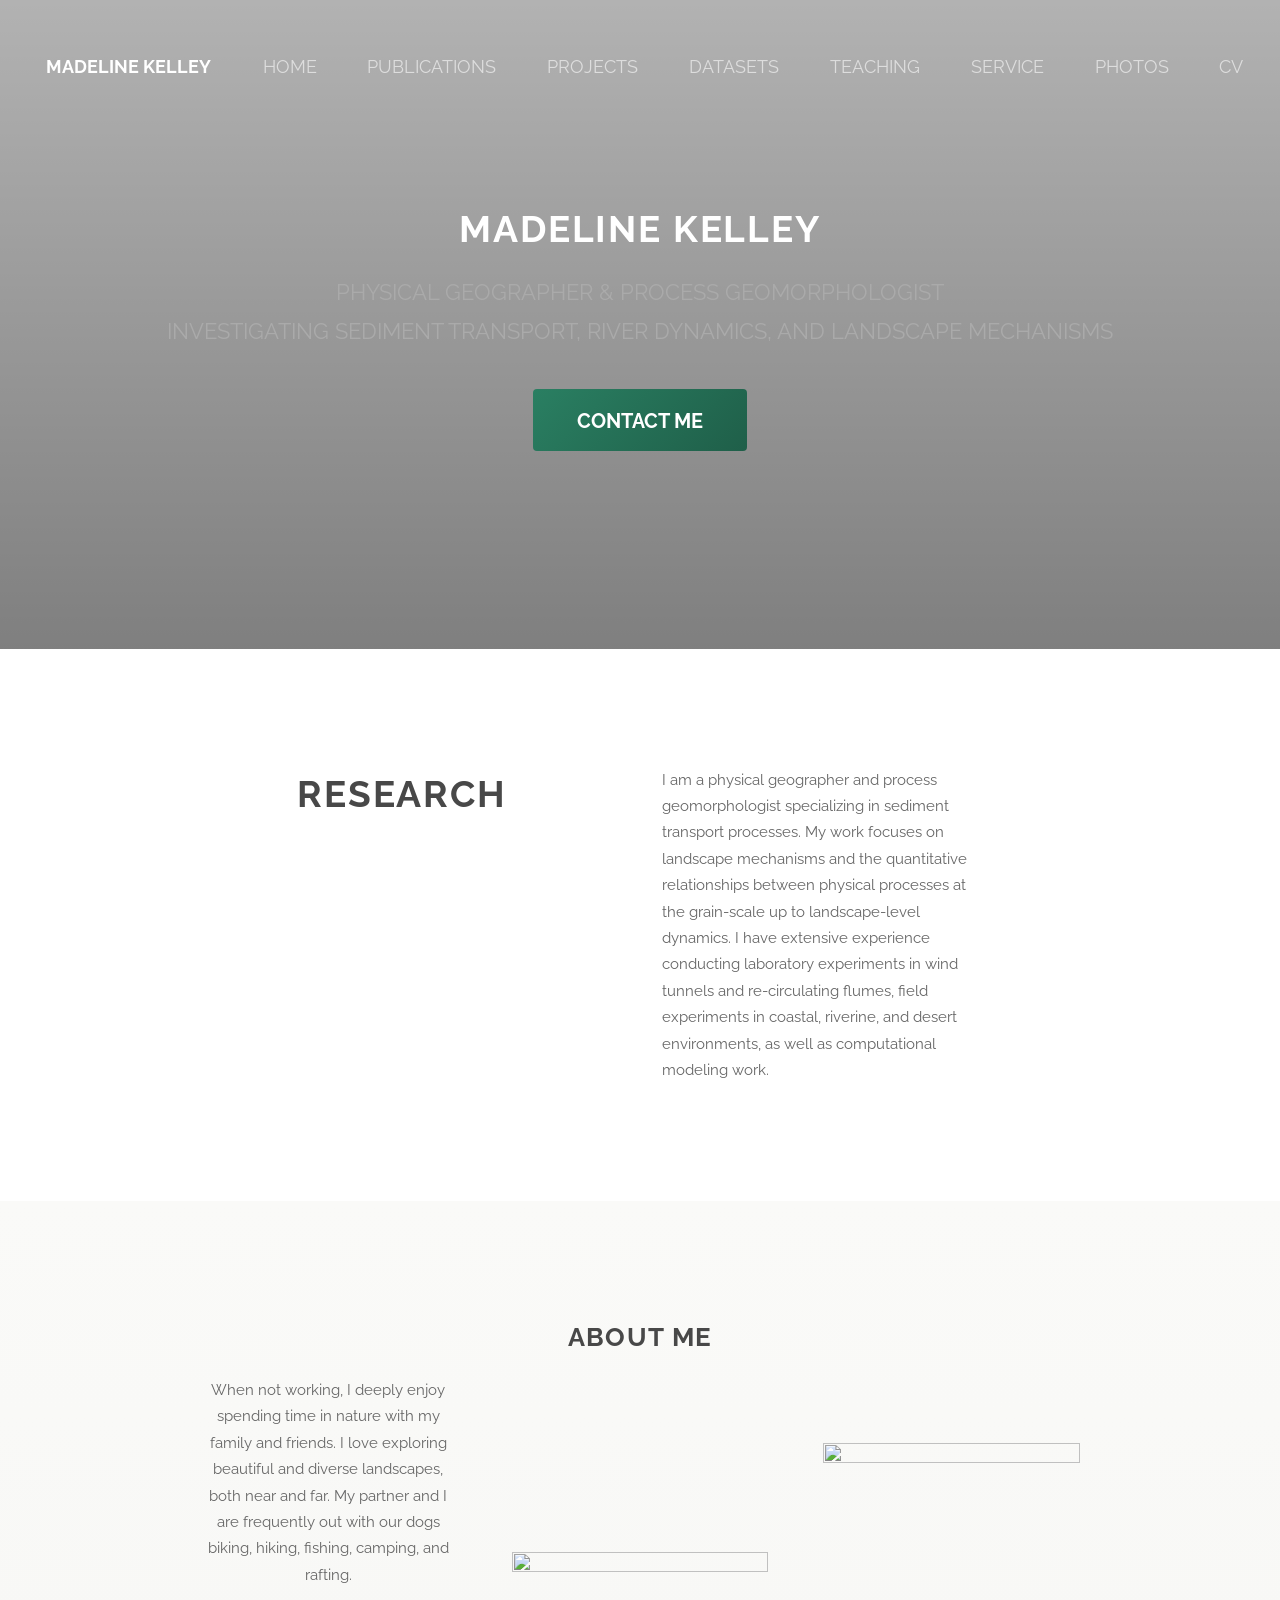
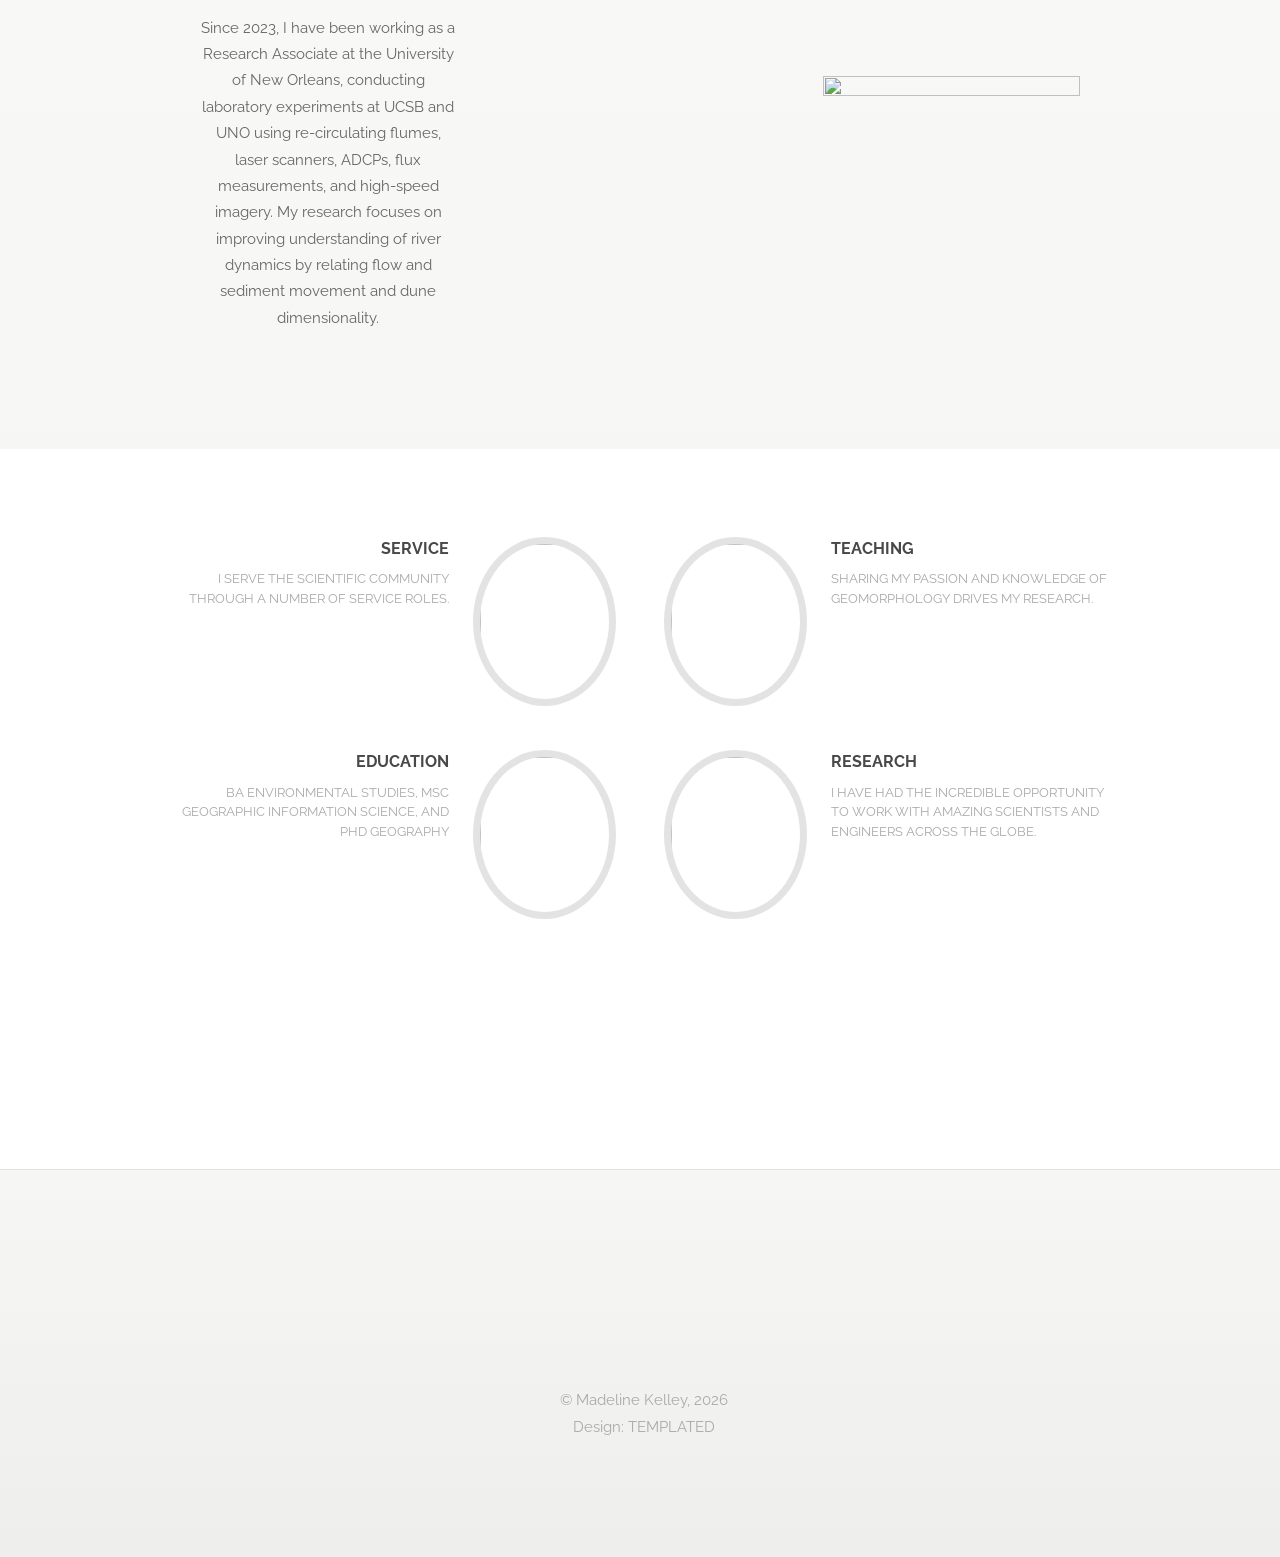
==== index.html @ 59e90a15 "Updated index.html" ====
<!DOCTYPE HTML>
<!--
	Spatial by TEMPLATED
	templated.co @templatedco
	Released for free under the Creative Commons Attribution 3.0 license (templated.co/license)
-->
<html>

<head>
	<title>Madeline Kelley</title>
	<meta charset="utf-8">
	<meta name="robots" content="index, follow, max-image-preview:large, max-snippet:-1, max-video-preview:-1">
	<meta name="viewport" content="width=device-width, initial-scale=1">
	<link rel="stylesheet" href="assets/css/main.css">
	<link rel="stylesheet" href="assets/css/enhancements.css">
</head>

<body class="landing">

	<!-- Header -->
	<header id="header" class="alt">
		<h1><strong><a href="index.html">Madeline Kelley</a></strong></h1>
		<nav id="nav">
			<ul>
				<li><a href="index.html">Home</a></li>
				<li><a href="publications.html">Publications</a></li>
				<li><a href="Projects.html">Projects</a></li>
				<li><a href="datasets.html">Datasets</a></li>
				<li><a href="teaching.html">Teaching</a></li>
				<li><a href="Service.html">Service</a></li>
				<li><a href="Photos.html">Photos</a></li>
				<li><a href="KelleyCV_2024.pdf" target="_blank">CV</a></li>
			</ul>
		</nav>
	</header><a href="#menu" class="navPanelToggle"><span class="fa fa-bars"></span></a>

	<!-- Banner -->
	<section id="banner">
		<h2>Madeline Kelley</h2>
		<p>PHYSICAL GEOGRAPHER & PROCESS GEOMORPHOLOGIST<br>INVESTIGATING SEDIMENT TRANSPORT, RIVER DYNAMICS, AND LANDSCAPE MECHANISMS
		</p>
		<ul class="actions">
			<li><a href="mailto:kelleysandyscience@gmail.com" class="button special big"> Contact Me </a></li>
		</ul>
	</section><!-- One -->
	<section id="one" class="wrapper style1">
		<div class="container 75%">
			<div class="row 200%">
				<div class="6u 12u$(medium)">
					<header class="major">
						<h2>Research</h2>
					</header>
				</div>
				<div class="6u$ 12u$(medium)">
					<p>I am a physical geographer and process geomorphologist specializing in sediment transport processes. My work focuses on landscape mechanisms and the quantitative relationships between physical processes at the grain-scale up to landscape-level dynamics. I have extensive experience conducting laboratory experiments in wind tunnels and re-circulating flumes, field experiments in coastal, riverine, and desert environments, as well as computational modeling work.</p>
				</div>
			</div>
		</div>
	</section><!-- Two -->
	<section id="two" class="wrapper style2 special">
		<div class="container">
			<header>
				<h2>About Me</h2>
			</header>
			<div class="row 150%">
				<div>
					<p>When not working, I deeply enjoy spending time in nature with my family and friends. I love exploring beautiful and diverse landscapes, both near and far. My partner and I are frequently out with our dogs biking, hiking, fishing, camping, and rafting.
						<br><br>
						Since 2023, I have been working as a Research Associate at the University of New Orleans, conducting laboratory experiments at UCSB and UNO using re-circulating flumes, laser scanners, ADCPs, flux measurements, and high-speed imagery. My research focuses on improving understanding of river dynamics by relating flow and sediment movement and dune dimensionality.
					</p>
				</div>
				<div class="6u 12u$(xsmall)">
					<div class="image fit captioned">
						<img src="images/riverfun.jpg" alt="" width="575" height="390">
					</div>
				</div>
				<div class="6u$ 12u$(xsmall)">
					<div class="image fit captioned">
						<img src="images/dogs.jpg" alt="" width="573" height="390">
					</div>
				<div>
					<div class="image fit captioned">
						<img src="images/8d80be50-3c88-4d88-a42b-e66621a3690b.JPG" alt="" width="800" height="500">
					</div>
				</div>
			</div>
		</div>
	</section><!-- Three -->
	<section id="three" class="wrapper style1">
		<div class="container">
			<div class="feature-grid">
				<div class="feature">
					<div class="image rounded"><img src="images/service-bubble.jpg" alt="" width="169" height="169">
					</div>
					<div class="content">
						<header>
							<h4>Service</h4>
							<p>I serve the scientific community through a number of service roles.</p>
						</header>
					</div>
				</div>
				<div class="feature">
					<div class="image rounded"><img src="images/teaching.jpg" alt="" width="169" height="169"></div>
					<div class="content">
						<header>
							<h4>Teaching</h4>
							<p>Sharing my passion and knowledge of geomorphology drives my research.</p>
						</header>
					</div>
				</div>
				<div class="feature">
					<div class="image rounded"><img src="images/education-bubble.jpg" alt="" width="169" height="169">
					</div>
					<div class="content">
						<header>
							<h4>Education</h4>
							<p>BA Environmental Studies, MSc Geographic Information Science, and PhD Geography</p>
						</header>
					</div>
				</div>
				<div class="feature">
					<div class="image rounded"><img src="images/research.jpg" alt="" width="169" height="169"></div>
					<div class="content">
						<header>
							<h4>Research</h4>
							<p>I have had the incredible opportunity to work with amazing scientists and engineers
								across the globe.</p>
						</header>
					</div>
				</div>
			</div>
		</div>
	</section><!-- Four -->
	<section id="four" class="wrapper style3 special">
		<div class="container">
		</div>
	</section><!-- Footer -->
	<footer id="footer">
		<div class="container">
			<ul class="icons">
				<li><a href="https://scholar.google.com/citations?user=Pg5WG44AAAAJ&hl=en" class="icon fa-google"></a></li>
				<li><a href="https://github.com/maddykelley" class="icon fa-github"></a></li>
			</ul>
			<ul class="copyright">
				<li>&copy; Madeline Kelley, 2026</li>
				<li>Design: <a href="http://templated.co">TEMPLATED</a></li>
			</ul>
		</div>
	</footer>

	<!-- Scripts -->
	<script src="assets/js/jquery.min.js"></script>
	<script src="assets/js/skel.min.js"></script>
	<script src="assets/js/util.js"></script>
	<script src="assets/js/main.js"></script>
	<script src="assets/js/enhancements.js"></script>
</body>

</html>
---- assets/css/main.css ----
@import url(font-awesome.min.css);
@import url(https://fonts.googleapis.com/css?family=Raleway:400,700);

/*
	Spatial by TEMPLATED
	templated.co @templatedco
	Released for free under the Creative Commons Attribution 3.0 license (templated.co/license)
*/

/* Reset */

	html, body, div, span, applet, object, iframe, h1, h2, h3, h4, h5, h6, p, blockquote, pre, a, abbr, acronym, address, big, cite, code, del, dfn, em, img, ins, kbd, q, s, samp, small, strike, strong, sub, sup, tt, var, b, u, i, center, dl, dt, dd, ol, ul, li, fieldset, form, label, legend, table, caption, tbody, tfoot, thead, tr, th, td, article, aside, canvas, details, embed, figure, figcaption, footer, header, hgroup, menu, nav, output, ruby, section, summary, time, mark, audio, video {
		margin: 0;
		padding: 0;
		border: 0;
		font-size: 100%;
		font: inherit;
		vertical-align: baseline;
	}
.image.fit img {
	width: 100%;
	height: auto;
}
	article, aside, details, figcaption, figure, footer, header, hgroup, menu, nav, section {
		display: block;
	}

	body {
		line-height: 1;
	}

	ol, ul {
		list-style: none;
	}

	blockquote, q {
		quotes: none;
	}

	blockquote:before, blockquote:after, q:before, q:after {
		content: '';
		content: none;
	}

	table {
		border-collapse: collapse;
		border-spacing: 0;
	}

	body {
		-webkit-text-size-adjust: none;
	}

/* Box Model */

	*, *:before, *:after {
		-moz-box-sizing: border-box;
		-webkit-box-sizing: border-box;
		box-sizing: border-box;
	}

/* Containers */

	.container {
		margin-left: auto;
		margin-right: auto;
	}

	.container.\31 25\25 {
		width: 100%;
		max-width: 100em;
		min-width: 80em;
	}

	.container.\37 5\25 {
		width: 60em;
	}

	.container.\35 0\25 {
		width: 40em;
	}

	.container.\32 5\25 {
		width: 20em;
	}

	.container {
		width: 80em;
	}

	@media screen and (max-width: 1680px) {

		.container.\31 25\25 {
			width: 100%;
			max-width: 100em;
			min-width: 80em;
		}

		.container.\37 5\25 {
			width: 60em;
		}

		.container.\35 0\25 {
			width: 40em;
		}

		.container.\32 5\25 {
			width: 20em;
		}

		.container {
			width: 80em;
		}

	}

	@media screen and (max-width: 1280px) {

		.container.\31 25\25 {
			width: 100%;
			max-width: 81.25em;
			min-width: 65em;
		}

		.container.\37 5\25 {
			width: 48.75em;
		}

		.container.\35 0\25 {
			width: 32.5em;
		}

		.container.\32 5\25 {
			width: 16.25em;
		}

		.container {
			width: 65em;
		}

	}

	@media screen and (max-width: 980px) {

		.container.\31 25\25 {
			width: 100%;
			max-width: 112.5%;
			min-width: 90%;
		}

		.container.\37 5\25 {
			width: 67.5%;
		}

		.container.\35 0\25 {
			width: 45%;
		}

		.container.\32 5\25 {
			width: 22.5%;
		}

		.container {
			width: 90%;
		}

	}

	@media screen and (max-width: 736px) {

		.container.\31 25\25 {
			width: 100%;
			max-width: 112.5%;
			min-width: 90%;
		}

		.container.\37 5\25 {
			width: 67.5%;
		}

		.container.\35 0\25 {
			width: 45%;
		}

		.container.\32 5\25 {
			width: 22.5%;
		}

		.container {
			width: 90% !important;
		}

	}

	@media screen and (max-width: 480px) {

		.container.\31 25\25 {
			width: 100%;
			max-width: 112.5%;
			min-width: 90%;
		}

		.container.\37 5\25 {
			width: 67.5%;
		}

		.container.\35 0\25 {
			width: 45%;
		}

		.container.\32 5\25 {
			width: 22.5%;
		}

		.container {
			width: 90% !important;
		}

	}

/* Grid */

	.row {
		border-bottom: solid 1px transparent;
		-moz-box-sizing: border-box;
		-webkit-box-sizing: border-box;
		box-sizing: border-box;
	}

	.row > * {
		float: left;
		-moz-box-sizing: border-box;
		-webkit-box-sizing: border-box;
		box-sizing: border-box;
	}

	.row:after, .row:before {
		content: '';
		display: block;
		clear: both;
		height: 0;
	}

	.row.uniform > * > :first-child {
		margin-top: 0;
	}

	.row.uniform > * > :last-child {
		margin-bottom: 0;
	}

	.row.\30 \25 > * {
		padding: 0 0 0 0em;
	}

	.row.\30 \25 {
		margin: 0 0 -1px 0em;
	}

	.row.uniform.\30 \25 > * {
		padding: 0em 0 0 0em;
	}

	.row.uniform.\30 \25 {
		margin: 0em 0 -1px 0em;
	}

	.row > * {
		padding: 0 0 0 2em;
	}

	.row {
		margin: 0 0 -1px -2em;
	}

	.row.uniform > * {
		padding: 2em 0 0 2em;
	}

	.row.uniform {
		margin: -2em 0 -1px -2em;
	}

	.row.\32 00\25 > * {
		padding: 0 0 0 4em;
	}

	.row.\32 00\25 {
		margin: 0 0 -1px -4em;
	}

	.row.uniform.\32 00\25 > * {
		padding: 4em 0 0 4em;
	}

	.row.uniform.\32 00\25 {
		margin: -4em 0 -1px -4em;
	}

	.row.\31 50\25 > * {
		padding: 0 0 0 3em;
	}

	.row.\31 50\25 {
		margin: 0 0 -1px -3em;
	}

	.row.uniform.\31 50\25 > * {
		padding: 3em 0 0 3em;
	}

	.row.uniform.\31 50\25 {
		margin: -3em 0 -1px -3em;
	}

	.row.\35 0\25 > * {
		padding: 0 0 0 1em;
	}

	.row.\35 0\25 {
		margin: 0 0 -1px -1em;
	}

	.row.uniform.\35 0\25 > * {
		padding: 1em 0 0 1em;
	}

	.row.uniform.\35 0\25 {
		margin: -1em 0 -1px -1em;
	}

	.row.\32 5\25 > * {
		padding: 0 0 0 0.5em;
	}

	.row.\32 5\25 {
		margin: 0 0 -1px -0.5em;
	}

	.row.uniform.\32 5\25 > * {
		padding: 0.5em 0 0 0.5em;
	}

	.row.uniform.\32 5\25 {
		margin: -0.5em 0 -1px -0.5em;
	}

	.\31 2u, .\31 2u\24 {
		width: 100%;
		clear: none;
		margin-left: 0;
	}

	.\31 1u, .\31 1u\24 {
		width: 91.6666666667%;
		clear: none;
		margin-left: 0;
	}

	.\31 0u, .\31 0u\24 {
		width: 83.3333333333%;
		clear: none;
		margin-left: 0;
	}

	.\39 u, .\39 u\24 {
		width: 75%;
		clear: none;
		margin-left: 0;
	}

	.\38 u, .\38 u\24 {
		width: 66.6666666667%;
		clear: none;
		margin-left: 0;
	}

	.\37 u, .\37 u\24 {
		width: 58.3333333333%;
		clear: none;
		margin-left: 0;
	}

	.\36 u, .\36 u\24 {
		width: 50%;
		clear: none;
		margin-left: 0;
	}

	.\35 u, .\35 u\24 {
		width: 41.6666666667%;
		clear: none;
		margin-left: 0;
	}

	.\34 u, .\34 u\24 {
		width: 33.3333333333%;
		clear: none;
		margin-left: 0;
	}

	.\33 u, .\33 u\24 {
		width: 25%;
		clear: none;
		margin-left: 0;
	}

	.\32 u, .\32 u\24 {
		width: 16.6666666667%;
		clear: none;
		margin-left: 0;
	}

	.\31 u, .\31 u\24 {
		width: 8.3333333333%;
		clear: none;
		margin-left: 0;
	}

	.\31 2u\24 + *,
	.\31 1u\24 + *,
	.\31 0u\24 + *,
	.\39 u\24 + *,
	.\38 u\24 + *,
	.\37 u\24 + *,
	.\36 u\24 + *,
	.\35 u\24 + *,
	.\34 u\24 + *,
	.\33 u\24 + *,
	.\32 u\24 + *,
	.\31 u\24 + * {
		clear: left;
	}

	.\-11u {
		margin-left: 91.66667%;
	}

	.\-10u {
		margin-left: 83.33333%;
	}

	.\-9u {
		margin-left: 75%;
	}

	.\-8u {
		margin-left: 66.66667%;
	}

	.\-7u {
		margin-left: 58.33333%;
	}

	.\-6u {
		margin-left: 50%;
	}

	.\-5u {
		margin-left: 41.66667%;
	}

	.\-4u {
		margin-left: 33.33333%;
	}

	.\-3u {
		margin-left: 25%;
	}

	.\-2u {
		margin-left: 16.66667%;
	}

	.\-1u {
		margin-left: 8.33333%;
	}

	@media screen and (max-width: 1680px) {

		.row > * {
			padding: 0 0 0 2em;
		}

		.row {
			margin: 0 0 -1px -2em;
		}

		.row.uniform > * {
			padding: 2em 0 0 2em;
		}

		.row.uniform {
			margin: -2em 0 -1px -2em;
		}

		.row.\32 00\25 > * {
			padding: 0 0 0 4em;
		}

		.row.\32 00\25 {
			margin: 0 0 -1px -4em;
		}

		.row.uniform.\32 00\25 > * {
			padding: 4em 0 0 4em;
		}

		.row.uniform.\32 00\25 {
			margin: -4em 0 -1px -4em;
		}

		.row.\31 50\25 > * {
			padding: 0 0 0 3em;
		}

		.row.\31 50\25 {
			margin: 0 0 -1px -3em;
		}

		.row.uniform.\31 50\25 > * {
			padding: 3em 0 0 3em;
		}

		.row.uniform.\31 50\25 {
			margin: -3em 0 -1px -3em;
		}

		.row.\35 0\25 > * {
			padding: 0 0 0 1em;
		}

		.row.\35 0\25 {
			margin: 0 0 -1px -1em;
		}

		.row.uniform.\35 0\25 > * {
			padding: 1em 0 0 1em;
		}

		.row.uniform.\35 0\25 {
			margin: -1em 0 -1px -1em;
		}

		.row.\32 5\25 > * {
			padding: 0 0 0 0.5em;
		}

		.row.\32 5\25 {
			margin: 0 0 -1px -0.5em;
		}

		.row.uniform.\32 5\25 > * {
			padding: 0.5em 0 0 0.5em;
		}

		.row.uniform.\32 5\25 {
			margin: -0.5em 0 -1px -0.5em;
		}

		.\31 2u\28xlarge\29, .\31 2u\24\28xlarge\29 {
			width: 100%;
			clear: none;
			margin-left: 0;
		}

		.\31 1u\28xlarge\29, .\31 1u\24\28xlarge\29 {
			width: 91.6666666667%;
			clear: none;
			margin-left: 0;
		}

		.\31 0u\28xlarge\29, .\31 0u\24\28xlarge\29 {
			width: 83.3333333333%;
			clear: none;
			margin-left: 0;
		}

		.\39 u\28xlarge\29, .\39 u\24\28xlarge\29 {
			width: 75%;
			clear: none;
			margin-left: 0;
		}

		.\38 u\28xlarge\29, .\38 u\24\28xlarge\29 {
			width: 66.6666666667%;
			clear: none;
			margin-left: 0;
		}

		.\37 u\28xlarge\29, .\37 u\24\28xlarge\29 {
			width: 58.3333333333%;
			clear: none;
			margin-left: 0;
		}

		.\36 u\28xlarge\29, .\36 u\24\28xlarge\29 {
			width: 50%;
			clear: none;
			margin-left: 0;
		}

		.\35 u\28xlarge\29, .\35 u\24\28xlarge\29 {
			width: 41.6666666667%;
			clear: none;
			margin-left: 0;
		}

		.\34 u\28xlarge\29, .\34 u\24\28xlarge\29 {
			width: 33.3333333333%;
			clear: none;
			margin-left: 0;
		}

		.\33 u\28xlarge\29, .\33 u\24\28xlarge\29 {
			width: 25%;
			clear: none;
			margin-left: 0;
		}

		.\32 u\28xlarge\29, .\32 u\24\28xlarge\29 {
			width: 16.6666666667%;
			clear: none;
			margin-left: 0;
		}

		.\31 u\28xlarge\29, .\31 u\24\28xlarge\29 {
			width: 8.3333333333%;
			clear: none;
			margin-left: 0;
		}

		.\31 2u\24\28xlarge\29 + *,
		.\31 1u\24\28xlarge\29 + *,
		.\31 0u\24\28xlarge\29 + *,
		.\39 u\24\28xlarge\29 + *,
		.\38 u\24\28xlarge\29 + *,
		.\37 u\24\28xlarge\29 + *,
		.\36 u\24\28xlarge\29 + *,
		.\35 u\24\28xlarge\29 + *,
		.\34 u\24\28xlarge\29 + *,
		.\33 u\24\28xlarge\29 + *,
		.\32 u\24\28xlarge\29 + *,
		.\31 u\24\28xlarge\29 + * {
			clear: left;
		}

		.\-11u\28xlarge\29 {
			margin-left: 91.66667%;
		}

		.\-10u\28xlarge\29 {
			margin-left: 83.33333%;
		}

		.\-9u\28xlarge\29 {
			margin-left: 75%;
		}

		.\-8u\28xlarge\29 {
			margin-left: 66.66667%;
		}

		.\-7u\28xlarge\29 {
			margin-left: 58.33333%;
		}

		.\-6u\28xlarge\29 {
			margin-left: 50%;
		}

		.\-5u\28xlarge\29 {
			margin-left: 41.66667%;
		}

		.\-4u\28xlarge\29 {
			margin-left: 33.33333%;
		}

		.\-3u\28xlarge\29 {
			margin-left: 25%;
		}

		.\-2u\28xlarge\29 {
			margin-left: 16.66667%;
		}

		.\-1u\28xlarge\29 {
			margin-left: 8.33333%;
		}

	}

	@media screen and (max-width: 1280px) {

		.row > * {
			padding: 0 0 0 1.5em;
		}

		.row {
			margin: 0 0 -1px -1.5em;
		}

		.row.uniform > * {
			padding: 1.5em 0 0 1.5em;
		}

		.row.uniform {
			margin: -1.5em 0 -1px -1.5em;
		}

		.row.\32 00\25 > * {
			padding: 0 0 0 3em;
		}

		.row.\32 00\25 {
			margin: 0 0 -1px -3em;
		}

		.row.uniform.\32 00\25 > * {
			padding: 3em 0 0 3em;
		}

		.row.uniform.\32 00\25 {
			margin: -3em 0 -1px -3em;
		}

		.row.\31 50\25 > * {
			padding: 0 0 0 2.25em;
		}

		.row.\31 50\25 {
			margin: 0 0 -1px -2.25em;
		}

		.row.uniform.\31 50\25 > * {
			padding: 2.25em 0 0 2.25em;
		}

		.row.uniform.\31 50\25 {
			margin: -2.25em 0 -1px -2.25em;
		}

		.row.\35 0\25 > * {
			padding: 0 0 0 0.75em;
		}

		.row.\35 0\25 {
			margin: 0 0 -1px -0.75em;
		}

		.row.uniform.\35 0\25 > * {
			padding: 0.75em 0 0 0.75em;
		}

		.row.uniform.\35 0\25 {
			margin: -0.75em 0 -1px -0.75em;
		}

		.row.\32 5\25 > * {
			padding: 0 0 0 0.375em;
		}

		.row.\32 5\25 {
			margin: 0 0 -1px -0.375em;
		}

		.row.uniform.\32 5\25 > * {
			padding: 0.375em 0 0 0.375em;
		}

		.row.uniform.\32 5\25 {
			margin: -0.375em 0 -1px -0.375em;
		}

		.\31 2u\28large\29, .\31 2u\24\28large\29 {
			width: 100%;
			clear: none;
			margin-left: 0;
		}

		.\31 1u\28large\29, .\31 1u\24\28large\29 {
			width: 91.6666666667%;
			clear: none;
			margin-left: 0;
		}

		.\31 0u\28large\29, .\31 0u\24\28large\29 {
			width: 83.3333333333%;
			clear: none;
			margin-left: 0;
		}

		.\39 u\28large\29, .\39 u\24\28large\29 {
			width: 75%;
			clear: none;
			margin-left: 0;
		}

		.\38 u\28large\29, .\38 u\24\28large\29 {
			width: 66.6666666667%;
			clear: none;
			margin-left: 0;
		}

		.\37 u\28large\29, .\37 u\24\28large\29 {
			width: 58.3333333333%;
			clear: none;
			margin-left: 0;
		}

		.\36 u\28large\29, .\36 u\24\28large\29 {
			width: 50%;
			clear: none;
			margin-left: 0;
		}

		.\35 u\28large\29, .\35 u\24\28large\29 {
			width: 41.6666666667%;
			clear: none;
			margin-left: 0;
		}

		.\34 u\28large\29, .\34 u\24\28large\29 {
			width: 33.3333333333%;
			clear: none;
			margin-left: 0;
		}

		.\33 u\28large\29, .\33 u\24\28large\29 {
			width: 25%;
			clear: none;
			margin-left: 0;
		}

		.\32 u\28large\29, .\32 u\24\28large\29 {
			width: 16.6666666667%;
			clear: none;
			margin-left: 0;
		}

		.\31 u\28large\29, .\31 u\24\28large\29 {
			width: 8.3333333333%;
			clear: none;
			margin-left: 0;
		}

		.\31 2u\24\28large\29 + *,
		.\31 1u\24\28large\29 + *,
		.\31 0u\24\28large\29 + *,
		.\39 u\24\28large\29 + *,
		.\38 u\24\28large\29 + *,
		.\37 u\24\28large\29 + *,
		.\36 u\24\28large\29 + *,
		.\35 u\24\28large\29 + *,
		.\34 u\24\28large\29 + *,
		.\33 u\24\28large\29 + *,
		.\32 u\24\28large\29 + *,
		.\31 u\24\28large\29 + * {
			clear: left;
		}

		.\-11u\28large\29 {
			margin-left: 91.66667%;
		}

		.\-10u\28large\29 {
			margin-left: 83.33333%;
		}

		.\-9u\28large\29 {
			margin-left: 75%;
		}

		.\-8u\28large\29 {
			margin-left: 66.66667%;
		}

		.\-7u\28large\29 {
			margin-left: 58.33333%;
		}

		.\-6u\28large\29 {
			margin-left: 50%;
		}

		.\-5u\28large\29 {
			margin-left: 41.66667%;
		}

		.\-4u\28large\29 {
			margin-left: 33.33333%;
		}

		.\-3u\28large\29 {
			margin-left: 25%;
		}

		.\-2u\28large\29 {
			margin-left: 16.66667%;
		}

		.\-1u\28large\29 {
			margin-left: 8.33333%;
		}

	}

	@media screen and (max-width: 980px) {

		.row > * {
			padding: 0 0 0 1.5em;
		}

		.row {
			margin: 0 0 -1px -1.5em;
		}

		.row.uniform > * {
			padding: 1.5em 0 0 1.5em;
		}

		.row.uniform {
			margin: -1.5em 0 -1px -1.5em;
		}

		.row.\32 00\25 > * {
			padding: 0 0 0 3em;
		}

		.row.\32 00\25 {
			margin: 0 0 -1px -3em;
		}

		.row.uniform.\32 00\25 > * {
			padding: 3em 0 0 3em;
		}

		.row.uniform.\32 00\25 {
			margin: -3em 0 -1px -3em;
		}

		.row.\31 50\25 > * {
			padding: 0 0 0 2.25em;
		}

		.row.\31 50\25 {
			margin: 0 0 -1px -2.25em;
		}

		.row.uniform.\31 50\25 > * {
			padding: 2.25em 0 0 2.25em;
		}

		.row.uniform.\31 50\25 {
			margin: -2.25em 0 -1px -2.25em;
		}

		.row.\35 0\25 > * {
			padding: 0 0 0 0.75em;
		}

		.row.\35 0\25 {
			margin: 0 0 -1px -0.75em;
		}

		.row.uniform.\35 0\25 > * {
			padding: 0.75em 0 0 0.75em;
		}

		.row.uniform.\35 0\25 {
			margin: -0.75em 0 -1px -0.75em;
		}

		.row.\32 5\25 > * {
			padding: 0 0 0 0.375em;
		}

		.row.\32 5\25 {
			margin: 0 0 -1px -0.375em;
		}

		.row.uniform.\32 5\25 > * {
			padding: 0.375em 0 0 0.375em;
		}

		.row.uniform.\32 5\25 {
			margin: -0.375em 0 -1px -0.375em;
		}

		.\31 2u\28medium\29, .\31 2u\24\28medium\29 {
			width: 100%;
			clear: none;
			margin-left: 0;
		}

		.\31 1u\28medium\29, .\31 1u\24\28medium\29 {
			width: 91.6666666667%;
			clear: none;
			margin-left: 0;
		}

		.\31 0u\28medium\29, .\31 0u\24\28medium\29 {
			width: 83.3333333333%;
			clear: none;
			margin-left: 0;
		}

		.\39 u\28medium\29, .\39 u\24\28medium\29 {
			width: 75%;
			clear: none;
			margin-left: 0;
		}

		.\38 u\28medium\29, .\38 u\24\28medium\29 {
			width: 66.6666666667%;
			clear: none;
			margin-left: 0;
		}

		.\37 u\28medium\29, .\37 u\24\28medium\29 {
			width: 58.3333333333%;
			clear: none;
			margin-left: 0;
		}

		.\36 u\28medium\29, .\36 u\24\28medium\29 {
			width: 50%;
			clear: none;
			margin-left: 0;
		}

		.\35 u\28medium\29, .\35 u\24\28medium\29 {
			width: 41.6666666667%;
			clear: none;
			margin-left: 0;
		}

		.\34 u\28medium\29, .\34 u\24\28medium\29 {
			width: 33.3333333333%;
			clear: none;
			margin-left: 0;
		}

		.\33 u\28medium\29, .\33 u\24\28medium\29 {
			width: 25%;
			clear: none;
			margin-left: 0;
		}

		.\32 u\28medium\29, .\32 u\24\28medium\29 {
			width: 16.6666666667%;
			clear: none;
			margin-left: 0;
		}

		.\31 u\28medium\29, .\31 u\24\28medium\29 {
			width: 8.3333333333%;
			clear: none;
			margin-left: 0;
		}

		.\31 2u\24\28medium\29 + *,
		.\31 1u\24\28medium\29 + *,
		.\31 0u\24\28medium\29 + *,
		.\39 u\24\28medium\29 + *,
		.\38 u\24\28medium\29 + *,
		.\37 u\24\28medium\29 + *,
		.\36 u\24\28medium\29 + *,
		.\35 u\24\28medium\29 + *,
		.\34 u\24\28medium\29 + *,
		.\33 u\24\28medium\29 + *,
		.\32 u\24\28medium\29 + *,
		.\31 u\24\28medium\29 + * {
			clear: left;
		}

		.\-11u\28medium\29 {
			margin-left: 91.66667%;
		}

		.\-10u\28medium\29 {
			margin-left: 83.33333%;
		}

		.\-9u\28medium\29 {
			margin-left: 75%;
		}

		.\-8u\28medium\29 {
			margin-left: 66.66667%;
		}

		.\-7u\28medium\29 {
			margin-left: 58.33333%;
		}

		.\-6u\28medium\29 {
			margin-left: 50%;
		}

		.\-5u\28medium\29 {
			margin-left: 41.66667%;
		}

		.\-4u\28medium\29 {
			margin-left: 33.33333%;
		}

		.\-3u\28medium\29 {
			margin-left: 25%;
		}

		.\-2u\28medium\29 {
			margin-left: 16.66667%;
		}

		.\-1u\28medium\29 {
			margin-left: 8.33333%;
		}

	}

	@media screen and (max-width: 736px) {

		.row > * {
			padding: 0 0 0 1.25em;
		}

		.row {
			margin: 0 0 -1px -1.25em;
		}

		.row.uniform > * {
			padding: 1.25em 0 0 1.25em;
		}

		.row.uniform {
			margin: -1.25em 0 -1px -1.25em;
		}

		.row.\32 00\25 > * {
			padding: 0 0 0 2.5em;
		}

		.row.\32 00\25 {
			margin: 0 0 -1px -2.5em;
		}

		.row.uniform.\32 00\25 > * {
			padding: 2.5em 0 0 2.5em;
		}

		.row.uniform.\32 00\25 {
			margin: -2.5em 0 -1px -2.5em;
		}

		.row.\31 50\25 > * {
			padding: 0 0 0 1.875em;
		}

		.row.\31 50\25 {
			margin: 0 0 -1px -1.875em;
		}

		.row.uniform.\31 50\25 > * {
			padding: 1.875em 0 0 1.875em;
		}

		.row.uniform.\31 50\25 {
			margin: -1.875em 0 -1px -1.875em;
		}

		.row.\35 0\25 > * {
			padding: 0 0 0 0.625em;
		}

		.row.\35 0\25 {
			margin: 0 0 -1px -0.625em;
		}

		.row.uniform.\35 0\25 > * {
			padding: 0.625em 0 0 0.625em;
		}

		.row.uniform.\35 0\25 {
			margin: -0.625em 0 -1px -0.625em;
		}

		.row.\32 5\25 > * {
			padding: 0 0 0 0.3125em;
		}

		.row.\32 5\25 {
			margin: 0 0 -1px -0.3125em;
		}

		.row.uniform.\32 5\25 > * {
			padding: 0.3125em 0 0 0.3125em;
		}

		.row.uniform.\32 5\25 {
			margin: -0.3125em 0 -1px -0.3125em;
		}

		.\31 2u\28small\29, .\31 2u\24\28small\29 {
			width: 100%;
			clear: none;
			margin-left: 0;
		}

		.\31 1u\28small\29, .\31 1u\24\28small\29 {
			width: 91.6666666667%;
			clear: none;
			margin-left: 0;
		}

		.\31 0u\28small\29, .\31 0u\24\28small\29 {
			width: 83.3333333333%;
			clear: none;
			margin-left: 0;
		}

		.\39 u\28small\29, .\39 u\24\28small\29 {
			width: 75%;
			clear: none;
			margin-left: 0;
		}

		.\38 u\28small\29, .\38 u\24\28small\29 {
			width: 66.6666666667%;
			clear: none;
			margin-left: 0;
		}

		.\37 u\28small\29, .\37 u\24\28small\29 {
			width: 58.3333333333%;
			clear: none;
			margin-left: 0;
		}

		.\36 u\28small\29, .\36 u\24\28small\29 {
			width: 50%;
			clear: none;
			margin-left: 0;
		}

		.\35 u\28small\29, .\35 u\24\28small\29 {
			width: 41.6666666667%;
			clear: none;
			margin-left: 0;
		}

		.\34 u\28small\29, .\34 u\24\28small\29 {
			width: 33.3333333333%;
			clear: none;
			margin-left: 0;
		}

		.\33 u\28small\29, .\33 u\24\28small\29 {
			width: 25%;
			clear: none;
			margin-left: 0;
		}

		.\32 u\28small\29, .\32 u\24\28small\29 {
			width: 16.6666666667%;
			clear: none;
			margin-left: 0;
		}

		.\31 u\28small\29, .\31 u\24\28small\29 {
			width: 8.3333333333%;
			clear: none;
			margin-left: 0;
		}

		.\31 2u\24\28small\29 + *,
		.\31 1u\24\28small\29 + *,
		.\31 0u\24\28small\29 + *,
		.\39 u\24\28small\29 + *,
		.\38 u\24\28small\29 + *,
		.\37 u\24\28small\29 + *,
		.\36 u\24\28small\29 + *,
		.\35 u\24\28small\29 + *,
		.\34 u\24\28small\29 + *,
		.\33 u\24\28small\29 + *,
		.\32 u\24\28small\29 + *,
		.\31 u\24\28small\29 + * {
			clear: left;
		}

		.\-11u\28small\29 {
			margin-left: 91.66667%;
		}

		.\-10u\28small\29 {
			margin-left: 83.33333%;
		}

		.\-9u\28small\29 {
			margin-left: 75%;
		}

		.\-8u\28small\29 {
			margin-left: 66.66667%;
		}

		.\-7u\28small\29 {
			margin-left: 58.33333%;
		}

		.\-6u\28small\29 {
			margin-left: 50%;
		}

		.\-5u\28small\29 {
			margin-left: 41.66667%;
		}

		.\-4u\28small\29 {
			margin-left: 33.33333%;
		}

		.\-3u\28small\29 {
			margin-left: 25%;
		}

		.\-2u\28small\29 {
			margin-left: 16.66667%;
		}

		.\-1u\28small\29 {
			margin-left: 8.33333%;
		}

	}

	@media screen and (max-width: 480px) {

		.row > * {
			padding: 0 0 0 1.25em;
		}

		.row {
			margin: 0 0 -1px -1.25em;
		}

		.row.uniform > * {
			padding: 1.25em 0 0 1.25em;
		}

		.row.uniform {
			margin: -1.25em 0 -1px -1.25em;
		}

		.row.\32 00\25 > * {
			padding: 0 0 0 2.5em;
		}

		.row.\32 00\25 {
			margin: 0 0 -1px -2.5em;
		}

		.row.uniform.\32 00\25 > * {
			padding: 2.5em 0 0 2.5em;
		}

		.row.uniform.\32 00\25 {
			margin: -2.5em 0 -1px -2.5em;
		}

		.row.\31 50\25 > * {
			padding: 0 0 0 1.875em;
		}

		.row.\31 50\25 {
			margin: 0 0 -1px -1.875em;
		}

		.row.uniform.\31 50\25 > * {
			padding: 1.875em 0 0 1.875em;
		}

		.row.uniform.\31 50\25 {
			margin: -1.875em 0 -1px -1.875em;
		}

		.row.\35 0\25 > * {
			padding: 0 0 0 0.625em;
		}

		.row.\35 0\25 {
			margin: 0 0 -1px -0.625em;
		}

		.row.uniform.\35 0\25 > * {
			padding: 0.625em 0 0 0.625em;
		}

		.row.uniform.\35 0\25 {
			margin: -0.625em 0 -1px -0.625em;
		}

		.row.\32 5\25 > * {
			padding: 0 0 0 0.3125em;
		}

		.row.\32 5\25 {
			margin: 0 0 -1px -0.3125em;
		}

		.row.uniform.\32 5\25 > * {
			padding: 0.3125em 0 0 0.3125em;
		}

		.row.uniform.\32 5\25 {
			margin: -0.3125em 0 -1px -0.3125em;
		}

		.\31 2u\28xsmall\29, .\31 2u\24\28xsmall\29 {
			width: 100%;
			clear: none;
			margin-left: 0;
		}

		.\31 1u\28xsmall\29, .\31 1u\24\28xsmall\29 {
			width: 91.6666666667%;
			clear: none;
			margin-left: 0;
		}

		.\31 0u\28xsmall\29, .\31 0u\24\28xsmall\29 {
			width: 83.3333333333%;
			clear: none;
			margin-left: 0;
		}

		.\39 u\28xsmall\29, .\39 u\24\28xsmall\29 {
			width: 75%;
			clear: none;
			margin-left: 0;
		}

		.\38 u\28xsmall\29, .\38 u\24\28xsmall\29 {
			width: 66.6666666667%;
			clear: none;
			margin-left: 0;
		}

		.\37 u\28xsmall\29, .\37 u\24\28xsmall\29 {
			width: 58.3333333333%;
			clear: none;
			margin-left: 0;
		}

		.\36 u\28xsmall\29, .\36 u\24\28xsmall\29 {
			width: 50%;
			clear: none;
			margin-left: 0;
		}

		.\35 u\28xsmall\29, .\35 u\24\28xsmall\29 {
			width: 41.6666666667%;
			clear: none;
			margin-left: 0;
		}

		.\34 u\28xsmall\29, .\34 u\24\28xsmall\29 {
			width: 33.3333333333%;
			clear: none;
			margin-left: 0;
		}

		.\33 u\28xsmall\29, .\33 u\24\28xsmall\29 {
			width: 25%;
			clear: none;
			margin-left: 0;
		}

		.\32 u\28xsmall\29, .\32 u\24\28xsmall\29 {
			width: 16.6666666667%;
			clear: none;
			margin-left: 0;
		}

		.\31 u\28xsmall\29, .\31 u\24\28xsmall\29 {
			width: 8.3333333333%;
			clear: none;
			margin-left: 0;
		}

		.\31 2u\24\28xsmall\29 + *,
		.\31 1u\24\28xsmall\29 + *,
		.\31 0u\24\28xsmall\29 + *,
		.\39 u\24\28xsmall\29 + *,
		.\38 u\24\28xsmall\29 + *,
		.\37 u\24\28xsmall\29 + *,
		.\36 u\24\28xsmall\29 + *,
		.\35 u\24\28xsmall\29 + *,
		.\34 u\24\28xsmall\29 + *,
		.\33 u\24\28xsmall\29 + *,
		.\32 u\24\28xsmall\29 + *,
		.\31 u\24\28xsmall\29 + * {
			clear: left;
		}

		.\-11u\28xsmall\29 {
			margin-left: 91.66667%;
		}

		.\-10u\28xsmall\29 {
			margin-left: 83.33333%;
		}

		.\-9u\28xsmall\29 {
			margin-left: 75%;
		}

		.\-8u\28xsmall\29 {
			margin-left: 66.66667%;
		}

		.\-7u\28xsmall\29 {
			margin-left: 58.33333%;
		}

		.\-6u\28xsmall\29 {
			margin-left: 50%;
		}

		.\-5u\28xsmall\29 {
			margin-left: 41.66667%;
		}

		.\-4u\28xsmall\29 {
			margin-left: 33.33333%;
		}

		.\-3u\28xsmall\29 {
			margin-left: 25%;
		}

		.\-2u\28xsmall\29 {
			margin-left: 16.66667%;
		}

		.\-1u\28xsmall\29 {
			margin-left: 8.33333%;
		}

	}

/* Basic */

	@-ms-viewport {
		width: device-width;
	}

	body {
		-ms-overflow-style: scrollbar;
	}

	@media screen and (max-width: 480px) {

		html, body {
			min-width: 320px;
		}

	}

	body {
		background: #fff;
		padding-top: 6em;
		scroll-behavior: smooth;
	}

		body.landing {
			padding-top: 0 !important;
		}

		@media screen and (max-width: 980px) {

			body {
				padding-top: 2em;
			}

		}

		body.is-loading *, body.is-loading *:before, body.is-loading *:after {
			-moz-animation: none !important;
			-webkit-animation: none !important;
			-ms-animation: none !important;
			animation: none !important;
			-moz-transition: none !important;
			-webkit-transition: none !important;
			-ms-transition: none !important;
			transition: none !important;
		}

/* Type */

	body {
		background-color: #fff;
		color: #666;
	}

	body, input, select, textarea {
		font-family: "Raleway", Arial, Helvetica, sans-serif;
		font-size: 13pt;
		font-weight: 400;
		line-height: 1.8em;
	}

		@media screen and (max-width: 1680px) {

			body, input, select, textarea {
				font-size: 11pt;
			}

		}

		@media screen and (max-width: 1280px) {

			body, input, select, textarea {
				font-size: 11pt;
			}

		}

		@media screen and (max-width: 980px) {

			body, input, select, textarea {
				font-size: 12pt;
			}

		}

		@media screen and (max-width: 736px) {

			body, input, select, textarea {
				font-size: 12pt;
			}

		}

		@media screen and (max-width: 480px) {

			body, input, select, textarea {
				font-size: 12pt;
			}

		}

	a {
		text-decoration: underline;
		color: #2a7f62;
		-moz-transition: color 0.3s ease;
		-webkit-transition: color 0.3s ease;
		-ms-transition: color 0.3s ease;
		transition: color 0.3s ease;
	}

		a:hover {
			text-decoration: none;
			color: #1f5f49;
		}

	strong, b {
		color: #484848;
		font-weight: 700;
	}

	em, i {
		font-style: italic;
	}

	p {
		margin: 0 0 2em 0;
	}

	h1, h2, h3, h4, h5, h6 {
		color: #484848;
		font-weight: 700;
		line-height: 1em;
		margin: 0 0 1em 0;
		text-transform: uppercase;
	}

		h1 a, h2 a, h3 a, h4 a, h5 a, h6 a {
			color: inherit;
			text-decoration: none;
		}

	h2 {
		font-size: 1.75em;
		line-height: 1.5em;
	}

	h3 {
		font-size: 1.35em;
		line-height: 1.5em;
	}

	h4 {
		font-size: 1.1em;
		line-height: 1.5em;
	}

	h5 {
		font-size: 0.9em;
		line-height: 1.5em;
	}

	h6 {
		font-size: 0.7em;
		line-height: 1.5em;
	}

	sub {
		font-size: 0.8em;
		position: relative;
		top: 0.5em;
	}

	sup {
		font-size: 0.8em;
		position: relative;
		top: -0.5em;
	}

	blockquote {
		border-left: solid 4px;
		font-style: italic;
		margin: 0 0 2em 0;
		padding: 0.5em 0 0.5em 2em;
	}

	code {
		background: rgba(144, 144, 144, 0.075);
		border-radius: 4px;
		border: solid 1px;
		font-family: "Courier New", monospace;
		font-size: 0.9em;
		margin: 0 0.25em;
		padding: 0.25em 0.65em;
	}

	pre {
		-webkit-overflow-scrolling: touch;
		font-family: "Courier New", monospace;
		font-size: 0.9em;
		margin: 0 0 2em 0;
	}

		pre code {
			display: block;
			line-height: 1.75;
			padding: 1em 1.5em;
			overflow-x: auto;
		}

	hr {
		border: 0;
		border-bottom: solid 1px rgba(144, 144, 144, 0.25);
		margin: 2em 0;
	}

		hr.major {
			margin: 3em 0;
		}

	.align-left {
		text-align: left;
	}

	.align-center {
		text-align: center;
	}

	.align-right {
		text-align: right;
	}

/* Box */

	.box {
		border-radius: 4px;
		border: solid 1px rgba(144, 144, 144, 0.25);
		margin-bottom: 2em;
		padding: 1.5em;
	}

		.box > :last-child,
		.box > :last-child > :last-child,
		.box > :last-child > :last-child > :last-child {
			margin-bottom: 0;
		}

		.box.alt {
			border: 0;
			border-radius: 0;
			padding: 0;
		}

/* Button */

	input[type="submit"],
	input[type="reset"],
	input[type="button"],
	button,
	.button {
		-moz-appearance: none;
		-webkit-appearance: none;
		-ms-appearance: none;
		appearance: none;
		-moz-transition: background-color 0.2s ease-in-out, color 0.2s ease-in-out;
		-webkit-transition: background-color 0.2s ease-in-out, color 0.2s ease-in-out;
		-ms-transition: background-color 0.2s ease-in-out, color 0.2s ease-in-out;
		transition: background-color 0.2s ease-in-out, color 0.2s ease-in-out;
		background-color: #323037;
		border-radius: 4px;
		color: #ffffff !important;
		border: 0;
		cursor: pointer;
		display: inline-block;
		font-weight: 700;
		height: 3.15em;
		line-height: 3.25em;
		padding: 0 2.2em;
		text-align: center;
		text-decoration: none;
		text-transform: uppercase;
		white-space: nowrap;
	}

		input[type="submit"]:hover,
		input[type="reset"]:hover,
		input[type="button"]:hover,
		button:hover,
		.button:hover {
			background-color: #3e3c45;
		}

		input[type="submit"]:active,
		input[type="reset"]:active,
		input[type="button"]:active,
		button:active,
		.button:active {
			background-color: #262429;
		}

		input[type="submit"].icon,
		input[type="reset"].icon,
		input[type="button"].icon,
		button.icon,
		.button.icon {
			padding-left: 1.35em;
		}

			input[type="submit"].icon:before,
			input[type="reset"].icon:before,
			input[type="button"].icon:before,
			button.icon:before,
			.button.icon:before {
				margin-right: 0.5em;
			}

		input[type="submit"].fit,
		input[type="reset"].fit,
		input[type="button"].fit,
		button.fit,
		.button.fit {
			display: block;
			margin: 0 0 1em 0;
			width: 100%;
		}

		input[type="submit"].small,
		input[type="reset"].small,
		input[type="button"].small,
		button.small,
		.button.small {
			font-size: 0.8em;
		}

		input[type="submit"].big,
		input[type="reset"].big,
		input[type="button"].big,
		button.big,
		.button.big {
			font-size: 1.35em;
		}

		input[type="submit"].disabled, input[type="submit"]:disabled,
		input[type="reset"].disabled,
		input[type="reset"]:disabled,
		input[type="button"].disabled,
		input[type="button"]:disabled,
		button.disabled,
		button:disabled,
		.button.disabled,
		.button:disabled {
			-moz-pointer-events: none;
			-webkit-pointer-events: none;
			-ms-pointer-events: none;
			pointer-events: none;
			background-color: #666 !important;
			box-shadow: inset 0 -0.15em 0 0 rgba(0, 0, 0, 0.15);
			color: #fff !important;
			cursor: default;
			opacity: 0.25;
		}

		input[type="submit"].alt,
		input[type="reset"].alt,
		input[type="button"].alt,
		button.alt,
		.button.alt {
			background-color: transparent;
			box-shadow: inset 0 0 0 2px rgba(144, 144, 144, 0.25);
			color: #484848 !important;
		}

			input[type="submit"].alt:hover,
			input[type="reset"].alt:hover,
			input[type="button"].alt:hover,
			button.alt:hover,
			.button.alt:hover {
				background-color: rgba(144, 144, 144, 0.075);
			}

			input[type="submit"].alt:active,
			input[type="reset"].alt:active,
			input[type="button"].alt:active,
			button.alt:active,
			.button.alt:active {
				background-color: rgba(144, 144, 144, 0.2);
			}

			input[type="submit"].alt.icon:before,
			input[type="reset"].alt.icon:before,
			input[type="button"].alt.icon:before,
			button.alt.icon:before,
			.button.alt.icon:before {
				color: #aaa;
			}

		input[type="submit"].special,
		input[type="reset"].special,
		input[type="button"].special,
		button.special,
		.button.special {
			background-color: #2a7f62;
			color: #ffffff !important;
		}

			input[type="submit"].special:hover,
			input[type="reset"].special:hover,
			input[type="button"].special:hover,
			button.special:hover,
			.button.special:hover {
				background-color: #236854;
			}

			input[type="submit"].special:active,
			input[type="reset"].special:active,
			input[type="button"].special:active,
			button.special:active,
			.button.special:active {
				background-color: #1f5f49;
			}

		@media screen and (max-width: 480px) {

			input[type="submit"],
			input[type="reset"],
			input[type="button"],
			button,
			.button {
				padding: 0;
			}

		}

/* Feature */

	.feature-grid {
		position: relative;
	}

		.feature-grid:after {
			clear: both;
			content: '';
			display: block;
		}

		.feature-grid .feature {
			display: inline-block;
			float: left;
			margin-bottom: 3em;
			width: 50%;
		}

			.feature-grid .feature .content {
				width: 60%;
			}

			.feature-grid .feature .image {
				width: 30%;
			}

				.feature-grid .feature .image img {
					display: inline;
					max-width: 100%;
				}

			.feature-grid .feature:nth-child(odd) .content, .feature-grid .feature:nth-child(odd) .image {
				float: right;
				margin-right: 5%;
				text-align: right;
			}

			.feature-grid .feature:nth-child(even) .content, .feature-grid .feature:nth-child(even) .image {
				float: left;
				margin-left: 5%;
				text-align: left;
			}

		@media screen and (max-width: 1280px) {

			.feature-grid .feature {
				margin-bottom: 2em;
			}

		}

		@media screen and (max-width: 980px) {

			.feature-grid .feature {
				display: block;
				width: 100%;
			}

				.feature-grid .feature .content {
					width: 65%;
				}

				.feature-grid .feature .image {
					margin-left: 0 !important;
					margin-right: 0 !important;
				}

		}

		@media screen and (max-width: 736px) {

			.feature-grid .feature {
				margin-bottom: 1em;
			}

		}

		@media screen and (max-width: 480px) {

			.feature-grid .feature .content,
			.feature-grid .feature .image {
				display: block;
				margin-left: 0 !important;
				margin-right: 0 !important;
				text-align: center !important;
				width: 100%;
			}

			.feature-grid .feature .image {
				margin-bottom: 1em;
			}

		}

/* Form */

	form {
		margin: 0 0 2em 0;
	}

	label {
		color: #484848;
		display: block;
		font-size: 0.9em;
		font-weight: 700;
		margin: 0 0 1em 0;
	}

	input[type="text"],
	input[type="password"],
	input[type="email"],
	select,
	textarea {
		-moz-appearance: none;
		-webkit-appearance: none;
		-ms-appearance: none;
		appearance: none;
		background: rgba(144, 144, 144, 0.075);
		border-radius: 4px;
		border: none;
		border: solid 1px rgba(144, 144, 144, 0.25);
		color: inherit;
		display: block;
		outline: 0;
		padding: 0 1em;
		text-decoration: none;
		width: 100%;
	}

		input[type="text"]:invalid,
		input[type="password"]:invalid,
		input[type="email"]:invalid,
		select:invalid,
		textarea:invalid {
			box-shadow: none;
		}

		input[type="text"]:focus,
		input[type="password"]:focus,
		input[type="email"]:focus,
		select:focus,
		textarea:focus {
			border-color: #2a7f62;
			box-shadow: 0 0 0 1px #2a7f62;
		}

	.select-wrapper {
		text-decoration: none;
		text-decoration: none;
		display: block;
		position: relative;
	}

		.select-wrapper:before {
			-moz-osx-font-smoothing: grayscale;
			-webkit-font-smoothing: antialiased;
			font-family: FontAwesome;
			font-style: normal;
			font-weight: normal;
			text-transform: none !important;
		}

		.select-wrapper:before {
			content: '\f078';
			color: rgba(144, 144, 144, 0.25);
			display: block;
			height: 2.75em;
			line-height: 2.75em;
			pointer-events: none;
			position: absolute;
			right: 0;
			text-align: center;
			top: 0;
			width: 2.75em;
		}

		.select-wrapper select::-ms-expand {
			display: none;
		}

	input[type="text"],
	input[type="password"],
	input[type="email"],
	select {
		height: 2.75em;
	}

	textarea {
		padding: 0.75em 1em;
	}

	input[type="checkbox"],
	input[type="radio"] {
		-moz-appearance: none;
		-webkit-appearance: none;
		-ms-appearance: none;
		appearance: none;
		display: block;
		float: left;
		margin-right: -2em;
		opacity: 0;
		width: 1em;
		z-index: -1;
	}

		input[type="checkbox"] + label,
		input[type="radio"] + label {
			text-decoration: none;
			color: #666;
			cursor: pointer;
			display: inline-block;
			font-size: 1em;
			font-weight: 400;
			padding-left: 2.4em;
			padding-right: 0.75em;
			position: relative;
		}

			input[type="checkbox"] + label:before,
			input[type="radio"] + label:before {
				-moz-osx-font-smoothing: grayscale;
				-webkit-font-smoothing: antialiased;
				font-family: FontAwesome;
				font-style: normal;
				font-weight: normal;
				text-transform: none !important;
			}

			input[type="checkbox"] + label:before,
			input[type="radio"] + label:before {
				background: rgba(144, 144, 144, 0.075);
				border-radius: 4px;
				border: solid 1px rgba(144, 144, 144, 0.25);
				content: '';
				display: inline-block;
				height: 1.65em;
				left: 0;
				line-height: 1.58125em;
				position: absolute;
				text-align: center;
				top: 0;
				width: 1.65em;
			}

		input[type="checkbox"]:checked + label:before,
		input[type="radio"]:checked + label:before {
			content: '\f00c';
			background: #323037;
			border-color: #323037;
			color: #ffffff;
		}

		input[type="checkbox"]:focus + label:before,
		input[type="radio"]:focus + label:before {
			border-color: #2a7f62;
			box-shadow: 0 0 0 1px #2a7f62;
		}

	input[type="checkbox"] + label:before {
		border-radius: 4px;
	}

	input[type="radio"] + label:before {
		border-radius: 100%;
	}

	::-webkit-input-placeholder {
		opacity: 1.0;
		color: #aaa !important;
	}

	:-moz-placeholder {
		opacity: 1.0;
		color: #aaa !important;
	}

	::-moz-placeholder {
		opacity: 1.0;
		color: #aaa !important;
	}

	:-ms-input-placeholder {
		opacity: 1.0;
		color: #aaa !important;
	}

	.formerize-placeholder {
		opacity: 1.0;
		color: #aaa !important;
	}

/* Icon */

	.icon {
		text-decoration: none;
		border-bottom: none;
		position: relative;
	}

		.icon:before {
			-moz-osx-font-smoothing: grayscale;
			-webkit-font-smoothing: antialiased;
			font-family: FontAwesome;
			font-style: normal;
			font-weight: normal;
			text-transform: none !important;
		}

		.icon > .label {
			display: none;
		}

/* Image */

	.image {
		border-radius: 4px;
		border: 0;
		display: inline-block;
		position: relative;
	}

		.image img {
			border-radius: 4px;
			display: block;
		}

		.image.left, .image.right {
			max-width: 40%;
		}

			.image.left img, .image.right img {
				width: 100%;
			}

		.image.left {
			float: left;
			padding: 0 1.5em 1em 0;
			top: 0.25em;
		}

		.image.right {
			float: right;
			padding: 0 0 1em 1.5em;
			top: 0.25em;
		}

		.image.fit {
			display: block;
			margin: 0 0 2em 0;
			width: 100%;
		}

			.image.fit img {
				width: 100%;
			}

		.image.rounded {
			border-radius: 100%;
		}

			.image.rounded img {
				border: solid 0.5em rgba(144, 144, 144, 0.25);
				border-radius: 100%;
			}

		.image.captioned {
			border-radius: 0;
			margin-bottom: 4em;
		}

			.image.captioned img {
				border-radius: 0;
			}

			.image.captioned h3 {
				background-color: #fff;
				box-shadow: 0px 0.0375em 0.125em 0px rgba(0, 0, 0, 0.15);
				display: block;
				padding: 2em 1em;
			}

			@media screen and (max-width: 736px) {

				.image.captioned {
					margin-bottom: 2em;
				}

					.image.captioned h3 {
						padding: 1em;
					}

			}

		.image.main {
			display: block;
			margin: 0 0 3em 0;
			width: 100%;
		}

			.image.main img {
				width: 100%;
			}

/* List */

	ol {
		list-style: decimal;
		margin: 0 0 2em 0;
		padding-left: 1.25em;
	}

		ol li {
			padding-left: 0.25em;
		}

	ul {
		list-style: disc;
		margin: 0 0 2em 0;
		padding-left: 1em;
	}

		ul li {
			padding-left: 0.5em;
		}

		ul.alt {
			list-style: none;
			padding-left: 0;
		}

			ul.alt li {
				border-top: solid 1px rgba(144, 144, 144, 0.25);
				padding: 0.5em 0;
			}

				ul.alt li:first-child {
					border-top: 0;
					padding-top: 0;
				}

		ul.icons {
			cursor: default;
			list-style: none;
			padding-left: 0;
		}

			ul.icons li {
				display: inline-block;
				padding: 0 1em 0 0;
			}

				ul.icons li:last-child {
					padding-right: 0;
				}

				ul.icons li .icon:before {
					font-size: 2em;
				}

		ul.actions {
			cursor: default;
			list-style: none;
			padding-left: 0;
		}

			ul.actions li {
				display: inline-block;
				padding: 0 1em 0 0;
				vertical-align: middle;
			}

				ul.actions li:last-child {
					padding-right: 0;
				}

			ul.actions.small li {
				padding: 0 0.5em 0 0;
			}

			ul.actions.vertical li {
				display: block;
				padding: 1em 0 0 0;
			}

				ul.actions.vertical li:first-child {
					padding-top: 0;
				}

				ul.actions.vertical li > * {
					margin-bottom: 0;
				}

			ul.actions.vertical.small li {
				padding: 0.5em 0 0 0;
			}

				ul.actions.vertical.small li:first-child {
					padding-top: 0;
				}

			ul.actions.fit {
				display: table;
				margin-left: -1em;
				padding: 0;
				table-layout: fixed;
				width: calc(100% + 1em);
			}

				ul.actions.fit li {
					display: table-cell;
					padding: 0 0 0 1em;
				}

					ul.actions.fit li > * {
						margin-bottom: 0;
					}

				ul.actions.fit.small {
					margin-left: -0.5em;
					width: calc(100% + 0.5em);
				}

					ul.actions.fit.small li {
						padding: 0 0 0 0.5em;
					}

			@media screen and (max-width: 480px) {

				ul.actions {
					margin: 0 0 2em 0;
				}

					ul.actions li {
						padding: 1em 0 0 0;
						display: block;
						text-align: center;
						width: 100%;
					}

						ul.actions li:first-child {
							padding-top: 0;
						}

						ul.actions li > * {
							width: 100%;
							margin: 0 !important;
						}

							ul.actions li > *.icon:before {
								margin-left: -2em;
							}

					ul.actions.small li {
						padding: 0.5em 0 0 0;
					}

						ul.actions.small li:first-child {
							padding-top: 0;
						}

			}

	dl {
		margin: 0 0 2em 0;
	}

		dl dt {
			display: block;
			font-weight: 700;
			margin: 0 0 1em 0;
		}

		dl dd {
			margin-left: 2em;
		}

/* Section/Article */

	section.special, article.special {
		text-align: center;
	}

	header p {
		color: #aaa;
		position: relative;
		margin: 0 0 1.5em 0;
		text-transform: uppercase;
	}

	header h2 + p {
		font-size: 1.25em;
		margin-top: -1em;
		line-height: 1.5em;
	}

	header h3 + p {
		font-size: 1.1em;
		margin-top: -0.8em;
		line-height: 1.5em;
	}

	header h4 + p,
	header h5 + p,
	header h6 + p {
		font-size: 0.9em;
		margin-top: -0.6em;
		line-height: 1.5em;
	}

	header.major {
		margin: 0 0 6em 0;
	}

		header.major h2 {
			font-size: 3em;
		}

		header.major h2, header.major h3, header.major h4, header.major h5, header.major h6 {
			display: inline-block;
			margin: 0 0 0.8em;
		}

		header.major p {
			font-size: 1.7em;
			margin-bottom: 0;
		}

	@media screen and (max-width: 1280px) {

		/* header.major {
			margin-bottom: 2em;
		} */

			header.major h2 {
				font-size: 2.5em;
			}

			header.major p {
				font-size: 1.3em;
			}

	}

	@media screen and (max-width: 980px) {

		header.major h2 {
			font-size: 2em;
		}

		header.major p {
			font-size: 1.1em;
		}

	}

	@media screen and (max-width: 736px) {

		header.major {
			margin-bottom: 2em;
		}

	}

	@media screen and (max-width: 480px) {

		header.major h2 {
			font-size: 1.75em;
		}

	}

/* Table */

	.table-wrapper {
		-webkit-overflow-scrolling: touch;
		overflow-x: auto;
	}

	table {
		margin: 0 0 2em 0;
		width: 100%;
	}

		table tbody tr {
			border: solid 1px rgba(144, 144, 144, 0.25);
			border-left: 0;
			border-right: 0;
		}

			table tbody tr:nth-child(2n + 1) {
				background-color: rgba(144, 144, 144, 0.075);
			}

		table td {
			padding: 0.75em 0.75em;
		}

		table th {
			color: #484848;
			font-size: 0.9em;
			font-weight: 700;
			padding: 0 0.75em 0.75em 0.75em;
			text-align: left;
		}

		table thead {
			border-bottom: solid 2px rgba(144, 144, 144, 0.25);
		}

		table tfoot {
			border-top: solid 2px rgba(144, 144, 144, 0.25);
		}

		table.alt {
			border-collapse: separate;
		}

			table.alt tbody tr td {
				border: solid 1px rgba(144, 144, 144, 0.25);
				border-left-width: 0;
				border-top-width: 0;
			}

				table.alt tbody tr td:first-child {
					border-left-width: 1px;
				}

			table.alt tbody tr:first-child td {
				border-top-width: 1px;
			}

			table.alt thead {
				border-bottom: 0;
			}

			table.alt tfoot {
				border-top: 0;
			}

/* Wrapper */

	body.is-touch .wrapper.style3 {
		background-attachment: scroll;
	}

	.wrapper {
		padding: 6em 0 4em 0;
	}

		.wrapper > .inner {
			margin: 0 auto;
			width: 60em;
		}

		.wrapper.style2 {
			background-color: #f6f6f6;
		}

		.wrapper.style3 {
			background-attachment: fixed;
			background-image: url("images/overlay.png"), url("../../images/ripples.jpg");
			background-position: center center;
			background-size: cover;
		}

			.wrapper.style3 header.major {
				margin-bottom: 3em;
			}

				.wrapper.style3 header.major h2 {
					color: #ffffff;
				}

				@media screen and (max-width: 1280px) {

					.wrapper.style3 header.major {
						margin-bottom: 2em;
					}

				}

		@media screen and (max-width: 980px) {

			.wrapper {
				padding: 4em 0 2em 0;
			}

		}

		@media screen and (max-width: 736px) {

			.wrapper {
				padding: 3em 0 1em 0;
			}

		}

		@media screen and (max-width: 480px) {

			.wrapper {
				padding: 2em 0 0.1em 0;
			}

		}

/* Header */

	#header {
		background-color: #fff;
		border-bottom: solid 1px rgba(144, 144, 144, 0.25);
		box-shadow: 0px 0.0375em 0.125em 0px rgba(0, 0, 0, 0.05);
		color: #484848;
		cursor: default;
		font-size: 1.25em;
		height: 4.5em;
		left: 0;
		line-height: 4.4em;
		position: fixed;
		text-transform: uppercase;
		top: 0;
		width: 100%;
		z-index: 10000;
		z-index: 10001;
	}

		#header h1 {
			color: #484848;
			font-weight: 400;
			height: inherit;
			left: 1.25em;
			line-height: inherit;
			margin: 0;
			padding: 0;
			position: absolute;
			top: 0;
		}

		#header nav {
			height: inherit;
			line-height: inherit;
			position: absolute;
			right: 1.25em;
			top: 0;
			vertical-align: middle;
		}

			#header nav ul {
				list-style: none;
				margin: 0;
				padding-left: 0;
			}

				#header nav ul li {
					border-radius: 4px;
					display: inline-block;
					margin-left: 2.5em;
					padding-left: 0;
				}

					#header nav ul li a {
						-moz-transition: color 0.2s ease-in-out;
						-webkit-transition: color 0.2s ease-in-out;
						-ms-transition: color 0.2s ease-in-out;
						transition: color 0.2s ease-in-out;
						color: #666;
						display: inline-block;
						text-decoration: none;
					}

						#header nav ul li a:hover {
							color: #484848;
						}

					#header nav ul li:first-child {
						margin-left: 0;
					}

					#header nav ul li .button {
						border-color: rgba(144, 144, 144, 0.25);
						box-shadow: none;
						height: 3em;
						line-height: 2.9em;
						margin-bottom: 0;
						padding: 0 1.5em;
						position: relative;
						top: -0.075em;
						vertical-align: middle;
					}

		#header .container {
			position: relative;
		}

			#header .container h1 {
				left: 0;
			}

			#header .container nav {
				right: 0;
			}

		#header.alt {
			background-color: transparent;
			border: 0;
			box-shadow: none;
			height: 3.25em;
			line-height: 3.25em;
			position: absolute;
		}

			#header.alt h1 {
				color: #ffffff;
				left: 2.5em;
				top: 2em;
			}

				#header.alt h1 a {
					color: #FFF;
				}

			#header.alt nav {
				right: 2em;
				top: 2em;
			}

				#header.alt nav a {
					color: #ddd;
				}

					#header.alt nav a:active, #header.alt nav a:hover {
						color: #FFF;
					}

			#header.alt .button {
				border-color: rgba(255, 255, 255, 0.5);
				color: #ffffff !important;
			}

		@media screen and (max-width: 980px) {

			#header {
				display: none;
			}

		}

/* Menu */

	.navPanelToggle {
		text-decoration: none;
		text-decoration: none;
		height: 100%;
		left: 0;
		position: absolute;
		top: 0;
		width: 100%;
		display: none;
	}

		.navPanelToggle:before {
			-moz-osx-font-smoothing: grayscale;
			-webkit-font-smoothing: antialiased;
			font-family: FontAwesome;
			font-style: normal;
			font-weight: normal;
			text-transform: none !important;
		}

		@media screen and (max-width: 980px) {

			.navPanelToggle {
				display: block;
			}

		}

		.navPanelToggle *:before {
			background: rgba(144, 144, 144, 0.65);
			border-radius: 4px;
			color: #fff;
			display: block;
			font-size: 16px;
			height: 2.25em;
			left: 0.5em;
			line-height: 2.25em;
			position: absolute;
			text-align: center;
			top: 0.5em;
			width: 3.5em;
		}

	#navPanel {
		-moz-transform: translateX(-20em);
		-webkit-transform: translateX(-20em);
		-ms-transform: translateX(-20em);
		transform: translateX(-20em);
		-moz-transition: -moz-transform 0.5s ease, visibility 0.5s;
		-webkit-transition: -webkit-transform 0.5s ease, visibility 0.5s;
		-ms-transition: -ms-transform 0.5s ease, visibility 0.5s;
		transition: transform 0.5s ease, visibility 0.5s;
		-webkit-overflow-scrolling: touch;
		visibility: hidden;
		overflow-y: auto;
		position: fixed;
		left: 0;
		top: 0;
		background: #222;
		color: #fff;
		height: 100%;
		max-width: 80%;
		width: 20em;
		padding: 0.5em 1.25em;
		text-transform: uppercase;
	}

		#navPanel ul {
			list-style: none;
			margin: 0;
			padding: 0;
		}

			#navPanel ul li {
				padding: 0;
			}

				#navPanel ul li:first-child a:not(.button), #navPanel ul li:first-child span:not(.button) {
					border-top: 0;
				}

				#navPanel ul li a:not(.button),
				#navPanel ul li span:not(.button) {
					border-top: solid 1px #555;
					color: #fff;
					display: block;
					padding: 0.75em 0;
					text-decoration: none;
				}

		#navPanel .button {
			width: 100%;
		}

		#navPanel .close {
			text-decoration: none;
			-moz-transition: color 0.2s ease-in-out;
			-webkit-transition: color 0.2s ease-in-out;
			-ms-transition: color 0.2s ease-in-out;
			transition: color 0.2s ease-in-out;
			-webkit-tap-highlight-color: transparent;
			border: 0;
			color: #484848;
			cursor: pointer;
			display: block;
			height: 4em;
			padding-right: 1.25em;
			position: absolute;
			right: 0;
			text-align: right;
			top: 0;
			vertical-align: middle;
			width: 5em;
		}

			#navPanel .close:before {
				-moz-osx-font-smoothing: grayscale;
				-webkit-font-smoothing: antialiased;
				font-family: FontAwesome;
				font-style: normal;
				font-weight: normal;
				text-transform: none !important;
			}

			#navPanel .close:before {
				content: '\f00d';
				width: 3em;
				height: 3em;
				line-height: 3em;
				display: block;
				position: absolute;
				right: 0;
				top: 0;
				text-align: center;
			}

			#navPanel .close:hover {
				color: inherit;
			}

			@media screen and (max-width: 736px) {

				#navPanel .close {
					height: 4em;
					line-height: 4em;
				}

			}

		#navPanel.visible {
			-moz-transform: translateX(0);
			-webkit-transform: translateX(0);
			-ms-transform: translateX(0);
			transform: translateX(0);
			box-shadow: 0 0 1.5em 0 rgba(0, 0, 0, 0.2);
			visibility: visible;
		}

/* Banner */

	body.is-touch #banner {
		background-attachment: scroll;
	}

	#banner {
		padding: 16em 0 13em 0;
		background-attachment: fixed;
		background-image: url("images/overlay.png"), url("../../images/ripples.jpg");
		background-position: center top;
		background-size: cover;
		line-height: 1.75;
		text-align: center;
	}

		#banner:last-child {
			margin-bottom: 0;
		}

		#banner h2 {
			color: #ffffff;
			display: inline-block;
			font-size: 3.5em;
			line-height: 1.35;
			margin-bottom: 0.5em;
		}

		#banner p {
			color: #aaa;
			font-size: 1.5em;
			margin-bottom: 1.75em;
			text-transform: uppercase;
		}

		@media screen and (max-width: 1280px) {

			#banner {
				padding: 14em 0 11em 0;
			}

				#banner h2 {
					font-size: 2.5em;
				}

		}

		@media screen and (max-width: 980px) {

			#banner {
				padding: 9em 0 7em 0;
			}

		}

		@media screen and (max-width: 736px) {

			#banner {
				padding: 6em 2em 6em 2em;
			}

				#banner br {
					display: none;
				}

				#banner h2 {
					font-size: 2.25em;
				}

				#banner p {
					font-size: 1.25em;
				}

		}

		@media screen and (max-width: 480px) {

			#banner {
				padding: 4em 2em 4em 2em;
			}

		}

/* Main */

	#main {
		padding-top: 4em;
	}

		@media screen and (max-width: 736px) {

			#main {
				padding-top: 2em;
			}

		}

/* Footer */

	#footer {
		padding: 8em 0 6em 0;
		background: #f6f6f6;
		color: #aaa;
		text-align: center;
	}

		#footer a {
			-moz-transition: color 0.2s ease-in-out;
			-webkit-transition: color 0.2s ease-in-out;
			-ms-transition: color 0.2s ease-in-out;
			transition: color 0.2s ease-in-out;
			color: #aaa;
			text-decoration: none;
		}

			#footer a:active, #footer a:hover {
				color: #666;
			}

		#footer .icons {
			font-size: 1.5em;
		}

			#footer .icons li {
				padding-right: 2.5em;
			}

				#footer .icons li:last-child {
					padding-right: 0;
				}

		.copyright {
			margin: 2em 0;
			padding: 0;
			text-align: center;
		}

			.copyright {
				border-left: solid 1px rgba(144, 144, 144, 0.25);
				display: inline-block;
				list-style: none;
				margin-left: 1.5em;
				padding-left: 1.5em;
			}

				.copyright{
					width: 100%;
					border-left: 0;
					margin-left: 0;
					padding-left: 0;
				}

		@media screen and (max-width: 980px) {

			#footer {
				padding: 6em 0 4em 0;
			}

		}

		@media screen and (max-width: 736px) {

			#footer {
				padding: 3em 0 2em 0;
			}

				#footer .icons {
					font-size: 1em;
				}

		}

		@media screen and (max-width: 480px) {

			#footer {
				padding: 3em 0 1em 0;
			}

				.copyright {
					border-left: 0;
					display: block;
					margin: 0;
					padding: 0;
				}

		}
---- assets/css/enhancements.css ----
/* Enhanced animations and visual improvements */

/* Fade-in animations on scroll */
@keyframes fadeInUp {
	from {
		opacity: 0;
		transform: translateY(30px);
	}
	to {
		opacity: 1;
		transform: translateY(0);
	}
}

@keyframes fadeIn {
	from {
		opacity: 0;
	}
	to {
		opacity: 1;
	}
}

/* Apply animations to sections */
section {
	animation: fadeIn 0.8s ease-in-out;
}

.feature {
	opacity: 0;
	animation: fadeInUp 0.6s ease-out forwards;
}

.feature:nth-child(1) {
	animation-delay: 0.1s;
}

.feature:nth-child(2) {
	animation-delay: 0.2s;
}

.feature:nth-child(3) {
	animation-delay: 0.3s;
}

.feature:nth-child(4) {
	animation-delay: 0.4s;
}

/* Enhanced hover effects for images */
.image.rounded {
	transition: transform 0.3s ease, box-shadow 0.3s ease;
}

.image.rounded:hover {
	transform: scale(1.05);
	box-shadow: 0 8px 20px rgba(0, 0, 0, 0.15);
}

.image.fit {
	transition: transform 0.3s ease;
	overflow: hidden;
}

.image.fit:hover img {
	transform: scale(1.03);
}

/* Enhanced button hover effects */
.button {
	position: relative;
	overflow: hidden;
	transition: all 0.3s ease;
}

.button:hover {
	transform: translateY(-2px);
	box-shadow: 0 4px 12px rgba(0, 0, 0, 0.2);
}

.button.special {
	background: linear-gradient(135deg, #2a7f62 0%, #1f5f49 100%);
}

.button.special:hover {
	background: linear-gradient(135deg, #1f5f49 0%, #2a7f62 100%);
}

/* Sticky header effect */
#header {
	transition: background-color 0.3s ease, box-shadow 0.3s ease;
}

#header.scrolled {
	background-color: rgba(255, 255, 255, 0.98);
	box-shadow: 0px 2px 10px rgba(0, 0, 0, 0.1);
}

/* Enhanced banner gradient overlay */
#banner::before {
	content: '';
	position: absolute;
	top: 0;
	left: 0;
	right: 0;
	bottom: 0;
	background: linear-gradient(to bottom, rgba(0, 0, 0, 0.3), rgba(0, 0, 0, 0.5));
	z-index: 0;
}

#banner h2, #banner p, #banner .actions {
	position: relative;
	z-index: 1;
}

/* Smooth transitions for nav links */
#header nav ul li a {
	position: relative;
}

#header nav ul li a::after {
	content: '';
	position: absolute;
	bottom: -2px;
	left: 0;
	width: 0;
	height: 2px;
	background-color: #2a7f62;
	transition: width 0.3s ease;
}

#header nav ul li a:hover::after {
	width: 100%;
}

/* Better spacing and readability */
section#one .container,
section#two .container {
	padding: 2em 1em;
}

@media screen and (max-width: 736px) {
	section#one .container,
	section#two .container {
		padding: 1em 0.5em;
	}
}

/* Enhanced feature grid hover */
.feature-grid .feature {
	transition: transform 0.3s ease;
}

.feature-grid .feature:hover {
	transform: translateY(-5px);
}

/* Better image gallery layout */
section#two .row {
	display: flex;
	flex-wrap: wrap;
	gap: 1.5em;
	justify-content: center;
	align-items: center;
}

section#two .row > div {
	flex: 1;
	min-width: 280px;
}

@media screen and (max-width: 736px) {
	section#two .row > div {
		min-width: 100%;
	}
}

/* Enhanced color palette - earth tones */
:root {
	--primary-green: #2a7f62;
	--primary-green-dark: #1f5f49;
	--accent-sand: #c9a66b;
	--accent-water: #4a7c8c;
	--neutral-light: #f8f8f6;
	--neutral-dark: #3d3d3d;
}

/* Section backgrounds with subtle variations */
.wrapper.style2 {
	background: linear-gradient(to bottom, #fafaf8 0%, #f6f6f4 100%);
}

/* Professional typography hierarchy */
h2 {
	letter-spacing: 0.05em;
	margin-bottom: 0.8em;
}

h3 {
	letter-spacing: 0.03em;
}

p {
	max-width: 75ch;
	margin-left: auto;
	margin-right: auto;
}

/* Improved footer styling */
#footer {
	background: linear-gradient(to bottom, #f6f6f4 0%, #eeeeec 100%);
	border-top: 1px solid rgba(0, 0, 0, 0.05);
}

#footer .icons li a {
	display: inline-block;
	transition: transform 0.3s ease, color 0.3s ease;
}

#footer .icons li a:hover {
	transform: scale(1.2);
	color: #2a7f62;
}

/* Enhanced responsive images */
img {
	transition: opacity 0.3s ease;
}

img:hover {
	opacity: 0.95;
}
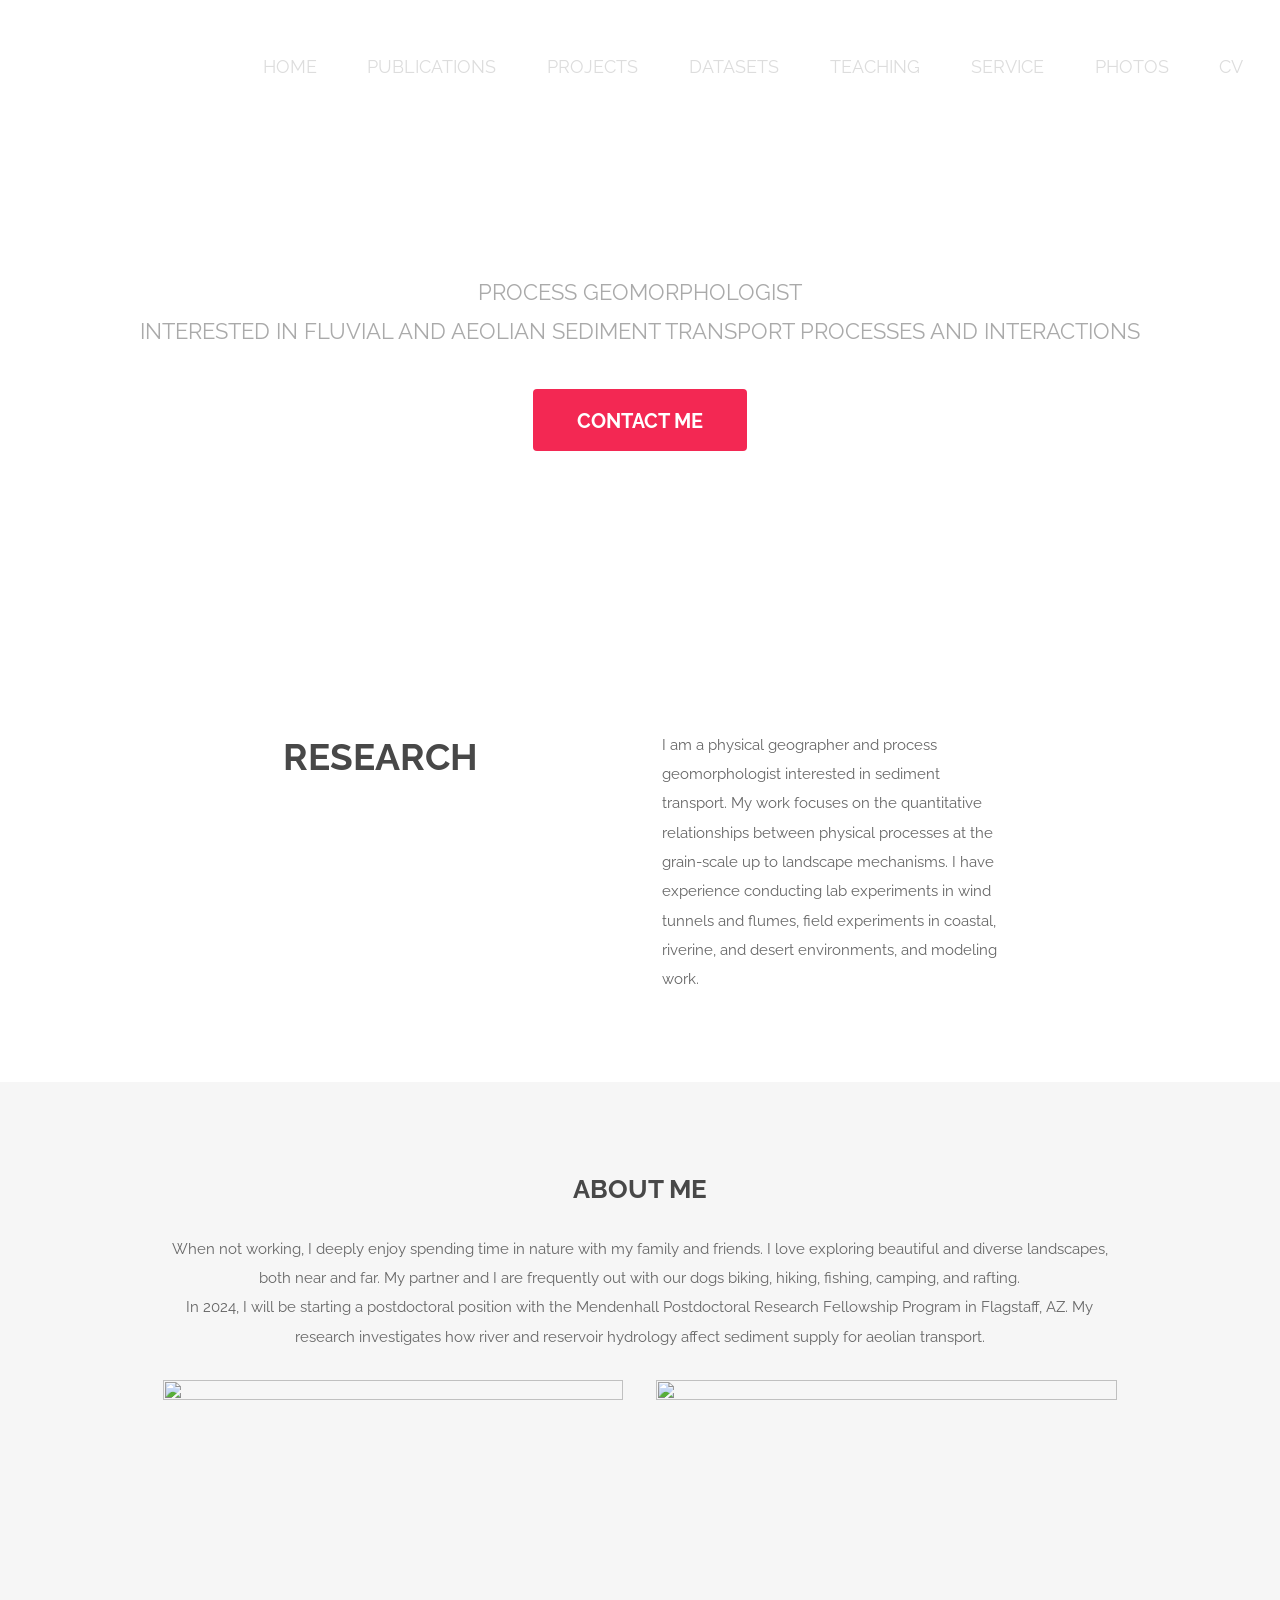
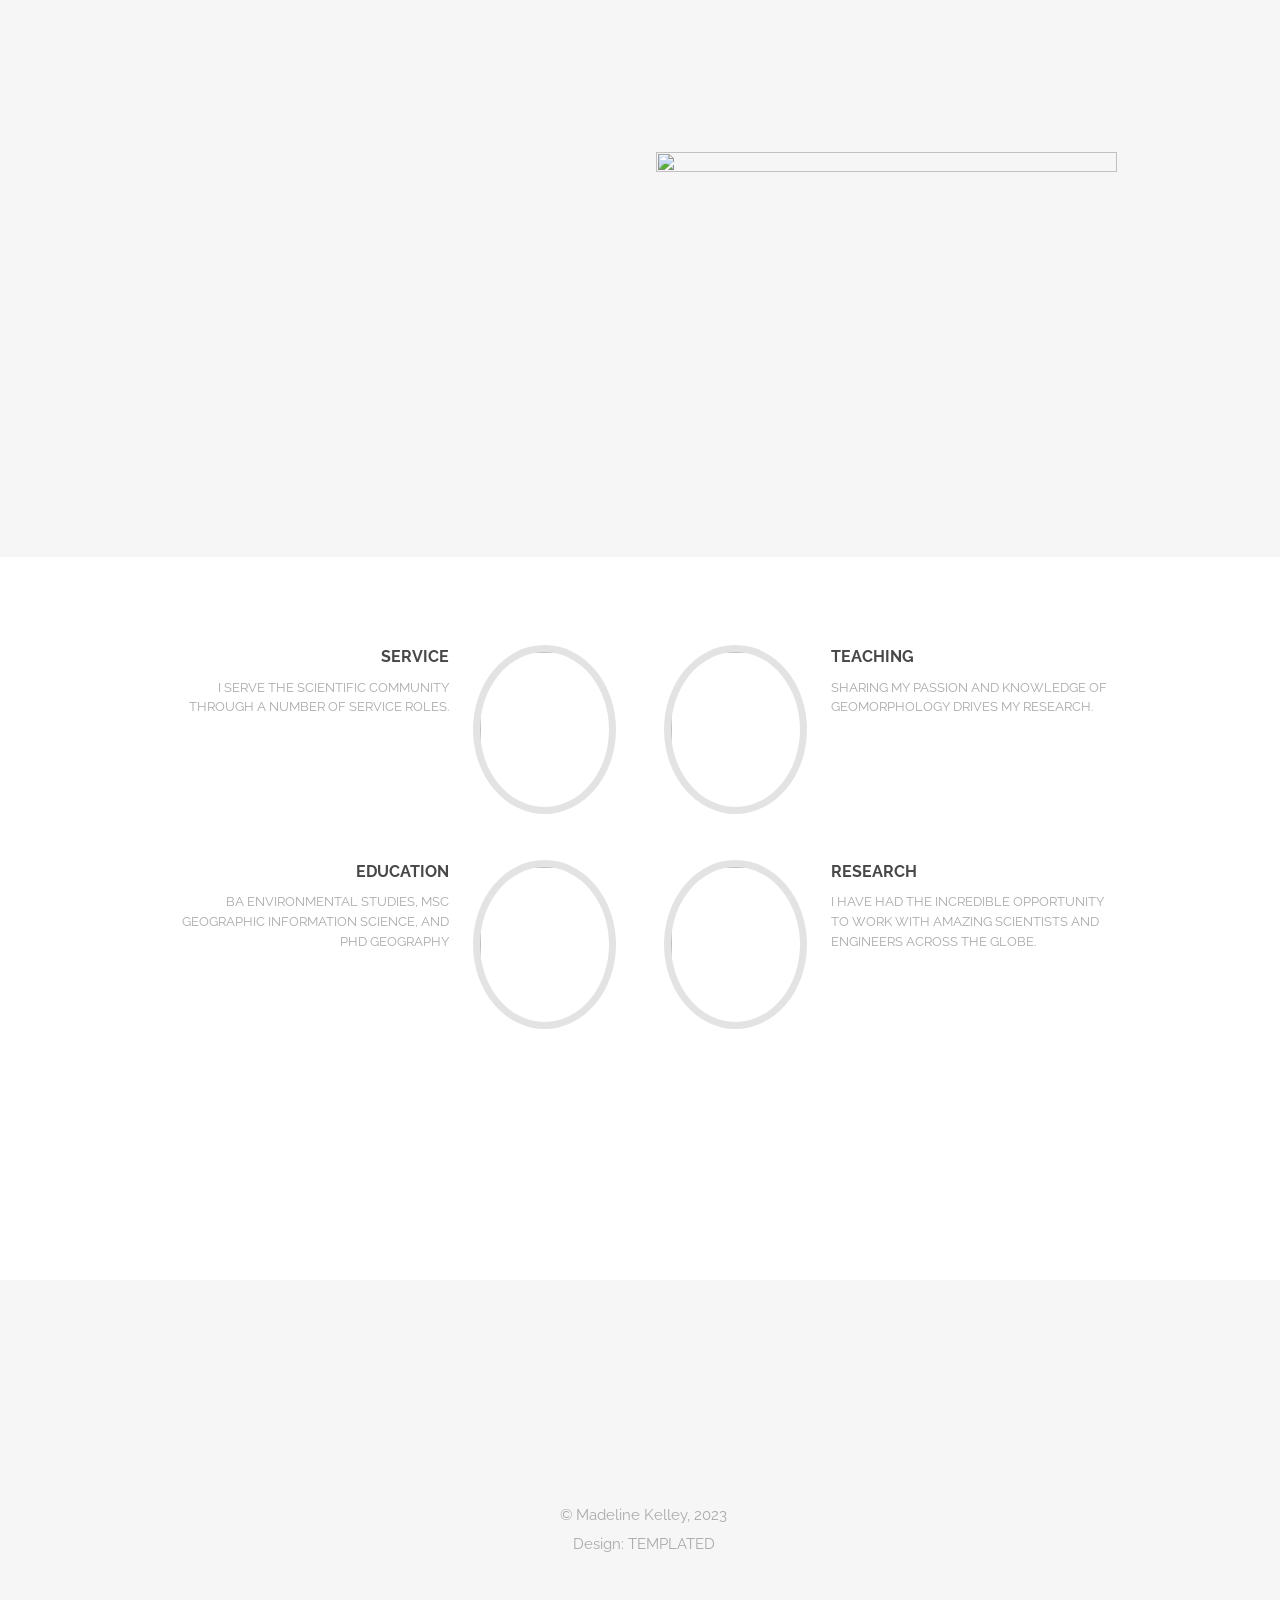
==== commit 047e5aac: "Revert "Updated index.html" This reverts commit 59e90a15730faab69b4f6101333b15955cfcc053." ====
--- a/index.html
+++ b/index.html
@@ -12,7 +12,6 @@
 	<meta name="robots" content="index, follow, max-image-preview:large, max-snippet:-1, max-video-preview:-1">
 	<meta name="viewport" content="width=device-width, initial-scale=1">
 	<link rel="stylesheet" href="assets/css/main.css">
-	<link rel="stylesheet" href="assets/css/enhancements.css">
 </head>
 
 <body class="landing">
@@ -37,7 +36,7 @@
 	<!-- Banner -->
 	<section id="banner">
 		<h2>Madeline Kelley</h2>
-		<p>PHYSICAL GEOGRAPHER & PROCESS GEOMORPHOLOGIST<br>INVESTIGATING SEDIMENT TRANSPORT, RIVER DYNAMICS, AND LANDSCAPE MECHANISMS
+		<p> PROCESS GEOMORPHOLOGIST <br> INTERESTED IN FLUVIAL AND AEOLIAN SEDIMENT TRANSPORT PROCESSES AND INTERACTIONS
 		</p>
 		<ul class="actions">
 			<li><a href="mailto:kelleysandyscience@gmail.com" class="button special big"> Contact Me </a></li>
@@ -52,7 +51,10 @@
 					</header>
 				</div>
 				<div class="6u$ 12u$(medium)">
-					<p>I am a physical geographer and process geomorphologist specializing in sediment transport processes. My work focuses on landscape mechanisms and the quantitative relationships between physical processes at the grain-scale up to landscape-level dynamics. I have extensive experience conducting laboratory experiments in wind tunnels and re-circulating flumes, field experiments in coastal, riverine, and desert environments, as well as computational modeling work.</p>
+					<p>I am a physical geographer and process geomorphologist interested in sediment transport. My work
+						focuses on the quantitative relationships between physical processes at the grain-scale up to
+						landscape mechanisms. I have experience conducting lab experiments in wind tunnels and flumes, field
+						experiments in coastal, riverine, and desert environments, and modeling work.</p>
 				</div>
 			</div>
 		</div>
@@ -64,9 +66,13 @@
 			</header>
 			<div class="row 150%">
 				<div>
-					<p>When not working, I deeply enjoy spending time in nature with my family and friends. I love exploring beautiful and diverse landscapes, both near and far. My partner and I are frequently out with our dogs biking, hiking, fishing, camping, and rafting.
-						<br><br>
-						Since 2023, I have been working as a Research Associate at the University of New Orleans, conducting laboratory experiments at UCSB and UNO using re-circulating flumes, laser scanners, ADCPs, flux measurements, and high-speed imagery. My research focuses on improving understanding of river dynamics by relating flow and sediment movement and dune dimensionality.
+					<p> When not working, I deeply enjoy spending time in nature with my family and friends. I love
+						exploring beautiful and diverse landscapes, both near and far. My partner and I are frequently out
+						with our dogs biking, hiking, fishing, camping, and rafting.
+						<br>
+						In 2024, I will be starting a postdoctoral position with the Mendenhall Postdoctoral Research
+						Fellowship Program in Flagstaff, AZ. My research investigates how river and reservoir hydrology
+						affect sediment supply for aeolian transport.
 					</p>
 				</div>
 				<div class="6u 12u$(xsmall)">
@@ -142,7 +148,7 @@
 				<li><a href="https://github.com/maddykelley" class="icon fa-github"></a></li>
 			</ul>
 			<ul class="copyright">
-				<li>&copy; Madeline Kelley, 2026</li>
+				<li>&copy; Madeline Kelley, 2023</li>
 				<li>Design: <a href="http://templated.co">TEMPLATED</a></li>
 			</ul>
 		</div>
@@ -153,7 +159,6 @@
 	<script src="assets/js/skel.min.js"></script>
 	<script src="assets/js/util.js"></script>
 	<script src="assets/js/main.js"></script>
-	<script src="assets/js/enhancements.js"></script>
 </body>
 
 </html>
--- a/assets/css/main.css
+++ b/assets/css/main.css
@@ -1572,7 +1572,6 @@
 	body {
 		background: #fff;
 		padding-top: 6em;
-		scroll-behavior: smooth;
 	}
 
 		body.landing {
@@ -1609,7 +1608,7 @@
 		font-family: "Raleway", Arial, Helvetica, sans-serif;
 		font-size: 13pt;
 		font-weight: 400;
-		line-height: 1.8em;
+		line-height: 2em;
 	}
 
 		@media screen and (max-width: 1680px) {
@@ -1654,16 +1653,11 @@
 
 	a {
 		text-decoration: underline;
-		color: #2a7f62;
-		-moz-transition: color 0.3s ease;
-		-webkit-transition: color 0.3s ease;
-		-ms-transition: color 0.3s ease;
-		transition: color 0.3s ease;
+		color: #f32853;
 	}
 
 		a:hover {
 			text-decoration: none;
-			color: #1f5f49;
 		}
 
 	strong, b {
@@ -1951,7 +1945,7 @@
 		input[type="button"].special,
 		button.special,
 		.button.special {
-			background-color: #2a7f62;
+			background-color: #f32853;
 			color: #ffffff !important;
 		}
 
@@ -1960,7 +1954,7 @@
 			input[type="button"].special:hover,
 			button.special:hover,
 			.button.special:hover {
-				background-color: #236854;
+				background-color: #f44066;
 			}
 
 			input[type="submit"].special:active,
@@ -1968,7 +1962,7 @@
 			input[type="button"].special:active,
 			button.special:active,
 			.button.special:active {
-				background-color: #1f5f49;
+				background-color: #f21040;
 			}
 
 		@media screen and (max-width: 480px) {
@@ -2126,8 +2120,8 @@
 		input[type="email"]:focus,
 		select:focus,
 		textarea:focus {
-			border-color: #2a7f62;
-			box-shadow: 0 0 0 1px #2a7f62;
+			border-color: #f32853;
+			box-shadow: 0 0 0 1px #f32853;
 		}
 
 	.select-wrapper {
@@ -2238,8 +2232,8 @@
 
 		input[type="checkbox"]:focus + label:before,
 		input[type="radio"]:focus + label:before {
-			border-color: #2a7f62;
-			box-shadow: 0 0 0 1px #2a7f62;
+			border-color: #f32853;
+			box-shadow: 0 0 0 1px #f32853;
 		}
 
 	input[type="checkbox"] + label:before {
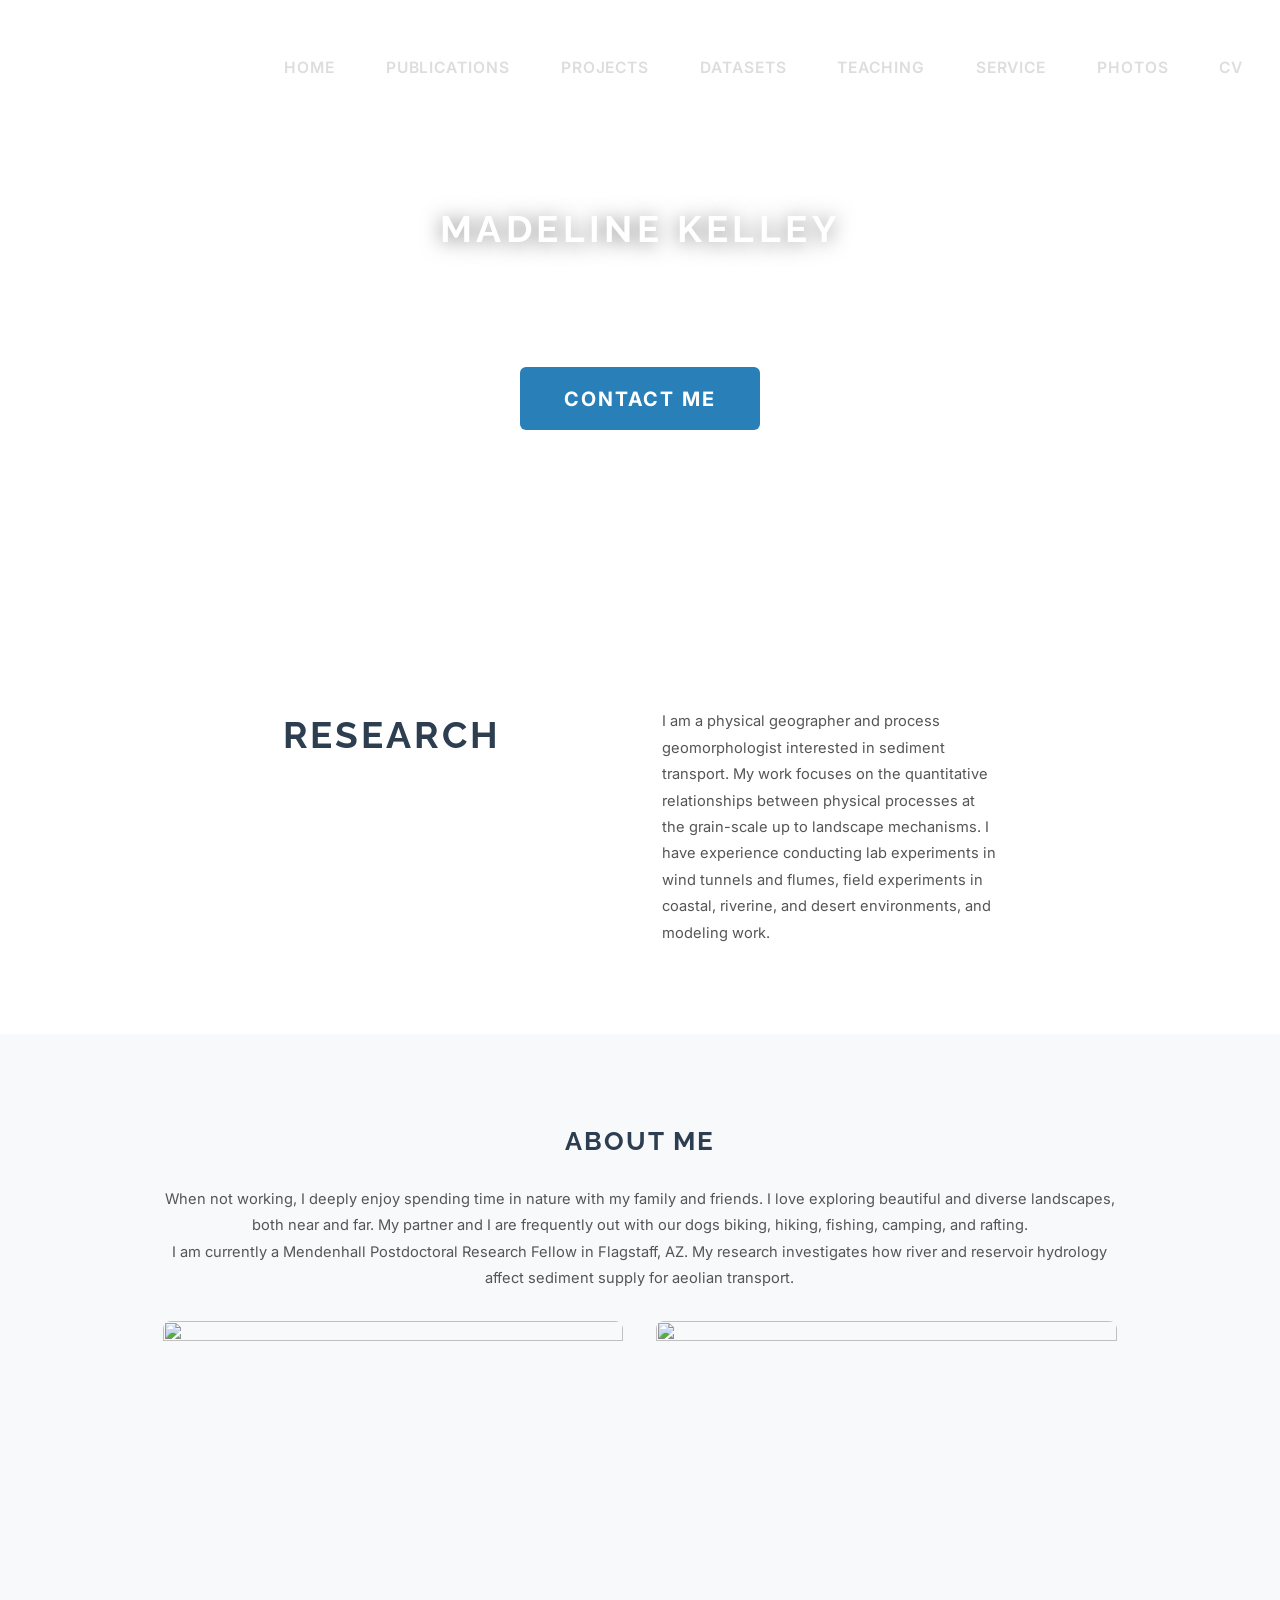
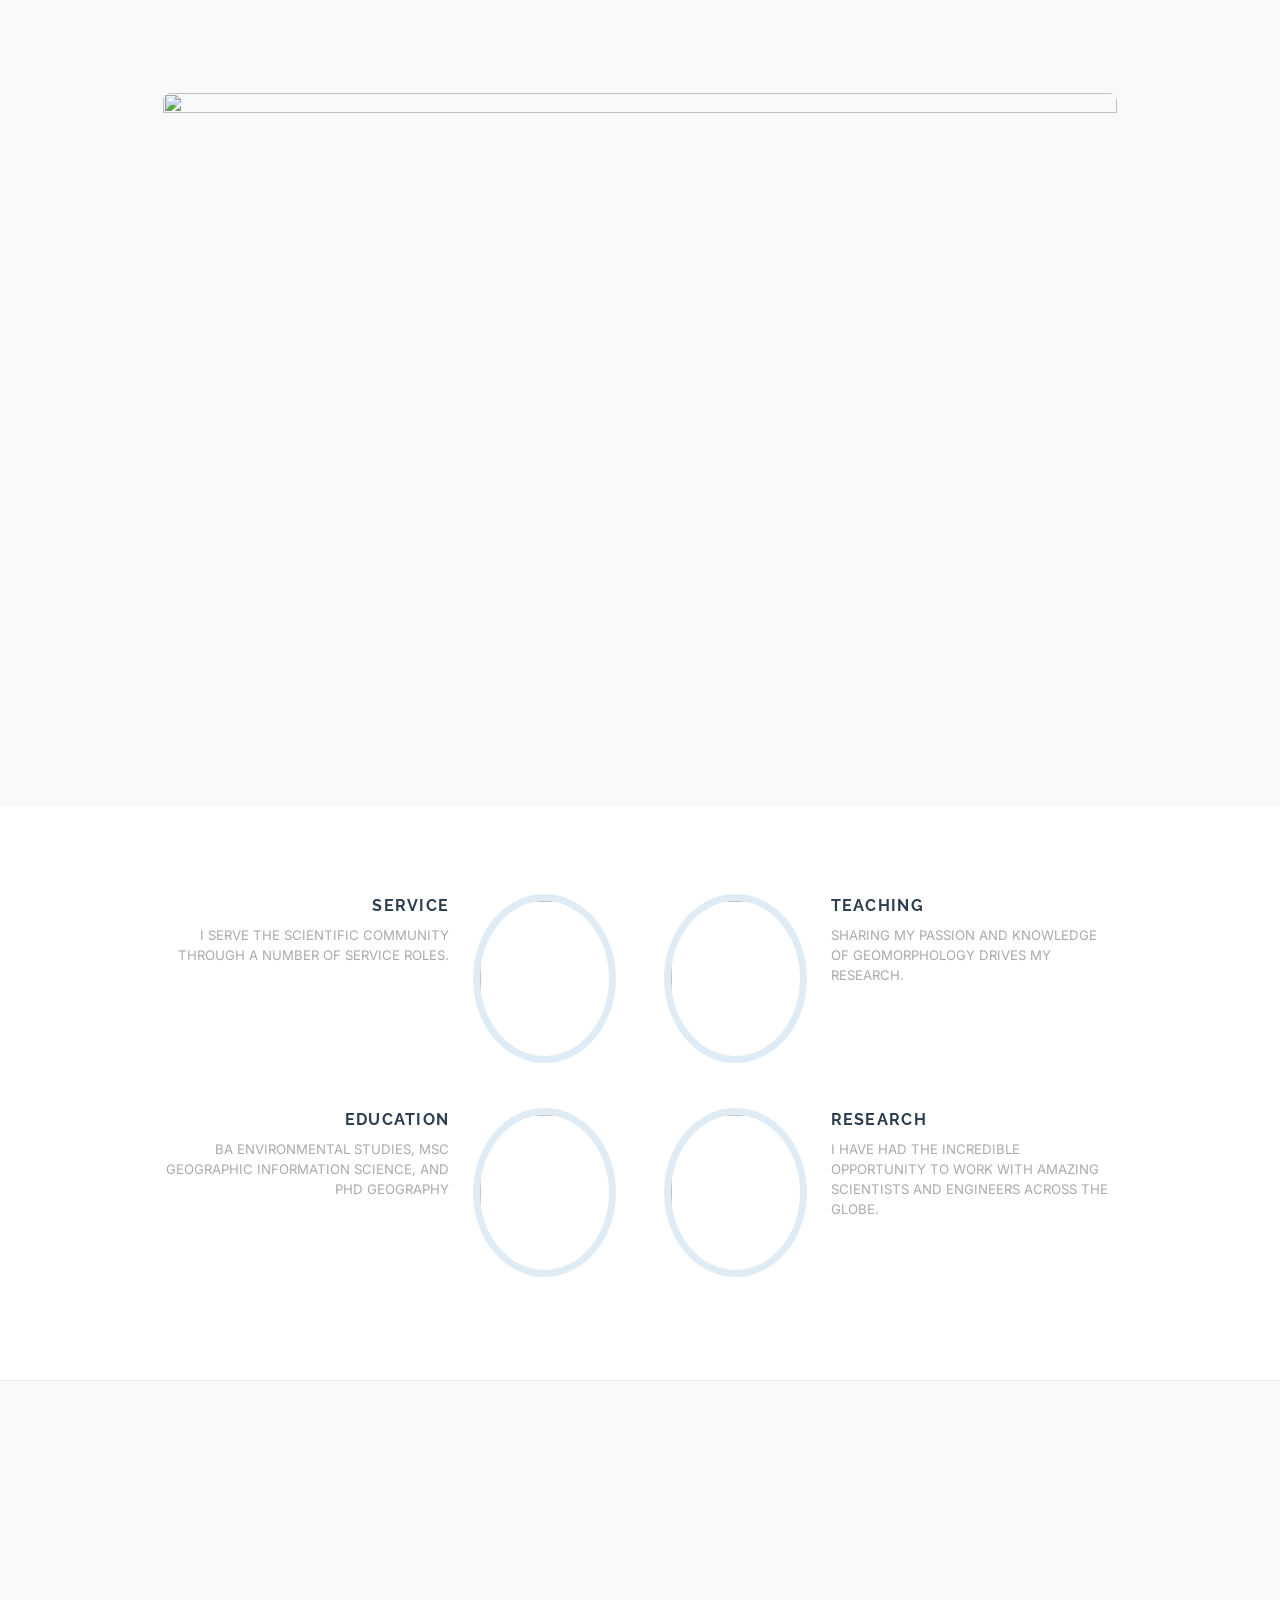
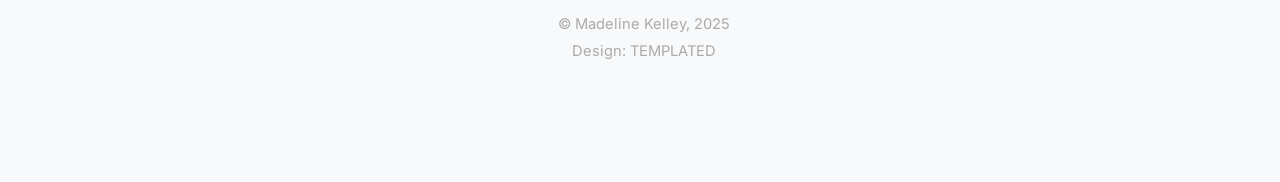
==== commit 12bc6169: "Fix content & improve site design" ====
--- a/index.html
+++ b/index.html
@@ -31,17 +31,20 @@
 				<li><a href="KelleyCV_2024.pdf" target="_blank">CV</a></li>
 			</ul>
 		</nav>
-	</header><a href="#menu" class="navPanelToggle"><span class="fa fa-bars"></span></a>
+	</header>
+
+	<a href="#menu" class="navPanelToggle"><span class="fa fa-bars"></span></a>
 
 	<!-- Banner -->
 	<section id="banner">
 		<h2>Madeline Kelley</h2>
-		<p> PROCESS GEOMORPHOLOGIST <br> INTERESTED IN FLUVIAL AND AEOLIAN SEDIMENT TRANSPORT PROCESSES AND INTERACTIONS
-		</p>
+		<p>PROCESS GEOMORPHOLOGIST <br> INTERESTED IN FLUVIAL AND AEOLIAN SEDIMENT TRANSPORT PROCESSES AND INTERACTIONS</p>
 		<ul class="actions">
-			<li><a href="mailto:kelleysandyscience@gmail.com" class="button special big"> Contact Me </a></li>
+			<li><a href="mailto:kelleysandyscience@gmail.com" class="button special big">Contact Me</a></li>
 		</ul>
-	</section><!-- One -->
+	</section>
+
+	<!-- Research -->
 	<section id="one" class="wrapper style1">
 		<div class="container 75%">
 			<div class="row 200%">
@@ -58,7 +61,9 @@
 				</div>
 			</div>
 		</div>
-	</section><!-- Two -->
+	</section>
+
+	<!-- About Me -->
 	<section id="two" class="wrapper style2 special">
 		<div class="container">
 			<header>
@@ -66,13 +71,11 @@
 			</header>
 			<div class="row 150%">
 				<div>
-					<p> When not working, I deeply enjoy spending time in nature with my family and friends. I love
+					<p>When not working, I deeply enjoy spending time in nature with my family and friends. I love
 						exploring beautiful and diverse landscapes, both near and far. My partner and I are frequently out
 						with our dogs biking, hiking, fishing, camping, and rafting.
 						<br>
-						In 2024, I will be starting a postdoctoral position with the Mendenhall Postdoctoral Research
-						Fellowship Program in Flagstaff, AZ. My research investigates how river and reservoir hydrology
-						affect sediment supply for aeolian transport.
+						I am currently a Mendenhall Postdoctoral Research Fellow in Flagstaff, AZ. My research investigates how river and reservoir hydrology affect sediment supply for aeolian transport.
 					</p>
 				</div>
 				<div class="6u 12u$(xsmall)">
@@ -84,20 +87,22 @@
 					<div class="image fit captioned">
 						<img src="images/dogs.jpg" alt="" width="573" height="390">
 					</div>
-				<div>
+				</div>
+				<div class="12u$">
 					<div class="image fit captioned">
 						<img src="images/8d80be50-3c88-4d88-a42b-e66621a3690b.JPG" alt="" width="800" height="500">
 					</div>
 				</div>
 			</div>
 		</div>
-	</section><!-- Three -->
+	</section>
+
+	<!-- Features -->
 	<section id="three" class="wrapper style1">
 		<div class="container">
 			<div class="feature-grid">
 				<div class="feature">
-					<div class="image rounded"><img src="images/service-bubble.jpg" alt="" width="169" height="169">
-					</div>
+					<div class="image rounded"><img src="images/service-bubble.jpg" alt="" width="169" height="169"></div>
 					<div class="content">
 						<header>
 							<h4>Service</h4>
@@ -115,8 +120,7 @@
 					</div>
 				</div>
 				<div class="feature">
-					<div class="image rounded"><img src="images/education-bubble.jpg" alt="" width="169" height="169">
-					</div>
+					<div class="image rounded"><img src="images/education-bubble.jpg" alt="" width="169" height="169"></div>
 					<div class="content">
 						<header>
 							<h4>Education</h4>
@@ -129,18 +133,15 @@
 					<div class="content">
 						<header>
 							<h4>Research</h4>
-							<p>I have had the incredible opportunity to work with amazing scientists and engineers
-								across the globe.</p>
+							<p>I have had the incredible opportunity to work with amazing scientists and engineers across the globe.</p>
 						</header>
 					</div>
 				</div>
 			</div>
 		</div>
-	</section><!-- Four -->
-	<section id="four" class="wrapper style3 special">
-		<div class="container">
-		</div>
-	</section><!-- Footer -->
+	</section>
+
+	<!-- Footer -->
 	<footer id="footer">
 		<div class="container">
 			<ul class="icons">
@@ -148,7 +149,7 @@
 				<li><a href="https://github.com/maddykelley" class="icon fa-github"></a></li>
 			</ul>
 			<ul class="copyright">
-				<li>&copy; Madeline Kelley, 2023</li>
+				<li>&copy; Madeline Kelley, 2025</li>
 				<li>Design: <a href="http://templated.co">TEMPLATED</a></li>
 			</ul>
 		</div>
@@ -159,6 +160,7 @@
 	<script src="assets/js/skel.min.js"></script>
 	<script src="assets/js/util.js"></script>
 	<script src="assets/js/main.js"></script>
+
 </body>
 
-</html>+</html>
--- a/assets/css/main.css
+++ b/assets/css/main.css
@@ -1,5 +1,5 @@
 @import url(font-awesome.min.css);
-@import url(https://fonts.googleapis.com/css?family=Raleway:400,700);
+@import url(https://fonts.googleapis.com/css2?family=Inter:wght@300;400;600;700&family=Raleway:wght@400;600;700&display=swap);
 
 /*
 	Spatial by TEMPLATED
@@ -3269,4 +3269,340 @@
 					padding: 0;
 				}
 
-		}+		}
+
+/* ===== Design Enhancements ===== */
+
+body, input, select, textarea {
+	font-family: "Inter", "Raleway", Arial, Helvetica, sans-serif;
+	-webkit-font-smoothing: antialiased;
+	-moz-osx-font-smoothing: grayscale;
+}
+
+body {
+	color: #555;
+	line-height: 1.8;
+}
+
+h1, h2, h3, h4, h5, h6 {
+	font-family: "Raleway", "Inter", Arial, Helvetica, sans-serif;
+	letter-spacing: 0.08em;
+	color: #2c3e50;
+}
+
+h3 {
+	margin-top: 1.5em;
+}
+
+p {
+	line-height: 1.8;
+	color: #555;
+}
+
+a {
+	color: #2980b9;
+	transition: color 0.25s ease, border-color 0.25s ease;
+}
+
+a:hover {
+	color: #1a5276;
+}
+
+.button.special {
+	background-color: #2980b9;
+	letter-spacing: 0.1em;
+	border-radius: 6px;
+	transition: all 0.3s ease;
+}
+
+.button.special:hover {
+	background-color: #1a6da0;
+	transform: translateY(-2px);
+	box-shadow: 0 4px 12px rgba(41, 128, 185, 0.3);
+}
+
+#header {
+	border-bottom: solid 1px rgba(144, 144, 144, 0.15);
+	box-shadow: 0 1px 8px rgba(0, 0, 0, 0.04);
+	backdrop-filter: blur(8px);
+	background-color: rgba(255, 255, 255, 0.95);
+}
+
+#header nav ul li a {
+	font-weight: 600;
+	font-size: 0.85em;
+	letter-spacing: 0.06em;
+	position: relative;
+	padding-bottom: 0.25em;
+}
+
+#header nav ul li a::after {
+	content: '';
+	position: absolute;
+	bottom: 0;
+	left: 0;
+	width: 0;
+	height: 2px;
+	background-color: #2980b9;
+	transition: width 0.3s ease;
+}
+
+#header nav ul li a:hover::after {
+	width: 100%;
+}
+
+#header nav ul li a:hover {
+	color: #2980b9;
+}
+
+#banner h2 {
+	font-weight: 700;
+	letter-spacing: 0.12em;
+	text-shadow: 0 2px 20px rgba(0, 0, 0, 0.5);
+}
+
+#banner p {
+	color: rgba(255, 255, 255, 0.75);
+	letter-spacing: 0.15em;
+	font-weight: 300;
+	font-size: 1.2em;
+}
+
+.wrapper.style2 {
+	background-color: #f8f9fa;
+}
+
+#footer {
+	background: #f8f9fa;
+	border-top: 1px solid rgba(144, 144, 144, 0.1);
+}
+
+#footer .icons li a {
+	transition: color 0.3s ease, transform 0.3s ease;
+	display: inline-block;
+}
+
+#footer .icons li a:hover {
+	color: #2980b9;
+	transform: translateY(-2px);
+}
+
+header.major.special h2 {
+	color: #2c3e50;
+	position: relative;
+	padding-bottom: 0.8em;
+}
+
+header.major.special h2::after {
+	content: '';
+	position: absolute;
+	bottom: 0;
+	left: 50%;
+	transform: translateX(-50%);
+	width: 60px;
+	height: 3px;
+	background-color: #2980b9;
+	border-radius: 2px;
+}
+
+.feature-grid .feature {
+	transition: transform 0.3s ease;
+}
+
+.feature-grid .feature:hover {
+	transform: translateY(-4px);
+}
+
+.feature-grid .feature .image.rounded img {
+	border-color: rgba(41, 128, 185, 0.15);
+	transition: border-color 0.3s ease;
+}
+
+.feature-grid .feature:hover .image.rounded img {
+	border-color: rgba(41, 128, 185, 0.35);
+}
+
+.feature-grid .feature h4 {
+	color: #2c3e50;
+}
+
+.image.captioned {
+	border-radius: 8px;
+	overflow: hidden;
+}
+
+.image.captioned img {
+	transition: transform 0.4s ease;
+}
+
+.image.captioned:hover img {
+	transform: scale(1.02);
+}
+
+table tbody tr {
+	transition: background-color 0.2s ease;
+}
+
+table tbody tr:hover {
+	background-color: rgba(41, 128, 185, 0.04);
+}
+
+table td {
+	padding: 1em 0.75em;
+	line-height: 1.7;
+}
+
+hr {
+	border-bottom-color: rgba(144, 144, 144, 0.15);
+	margin: 2.5em 0;
+}
+
+.photo-grid {
+	display: grid;
+	grid-template-columns: repeat(3, 1fr);
+	gap: 1em;
+}
+
+.photo-grid .photo-item {
+	overflow: hidden;
+	border-radius: 6px;
+	aspect-ratio: 4 / 3;
+}
+
+.photo-grid .photo-item img {
+	width: 100%;
+	height: 100%;
+	object-fit: cover;
+	transition: transform 0.4s ease;
+	display: block;
+}
+
+.photo-grid .photo-item:hover img {
+	transform: scale(1.05);
+}
+
+@media screen and (max-width: 980px) {
+	.photo-grid {
+		grid-template-columns: repeat(2, 1fr);
+	}
+}
+
+@media screen and (max-width: 480px) {
+	.photo-grid {
+		grid-template-columns: 1fr;
+	}
+}
+
+section h3 {
+	border-bottom: 2px solid rgba(41, 128, 185, 0.15);
+	padding-bottom: 0.5em;
+	margin-bottom: 1em;
+}
+
+.teaching-entry {
+	margin-bottom: 2.5em;
+	padding-bottom: 2em;
+	border-bottom: 1px solid rgba(144, 144, 144, 0.1);
+}
+
+.teaching-entry:last-child {
+	border-bottom: none;
+}
+
+.teaching-entry h3 {
+	margin-bottom: 0.25em;
+	border-bottom: none;
+}
+
+.teaching-entry .date {
+	color: #888;
+	font-size: 0.9em;
+	margin-bottom: 0.75em;
+	font-weight: 600;
+	letter-spacing: 0.05em;
+	text-transform: uppercase;
+}
+
+.teaching-entry ul {
+	list-style: none;
+	padding: 0;
+}
+
+.teaching-entry ul li {
+	padding: 0.25em 0 0.25em 1.5em;
+	position: relative;
+}
+
+.teaching-entry ul li::before {
+	content: '';
+	position: absolute;
+	left: 0;
+	top: 0.75em;
+	width: 6px;
+	height: 6px;
+	background: #2980b9;
+	border-radius: 50%;
+}
+
+.pub-entry {
+	padding: 1.25em 0;
+	border-bottom: 1px solid rgba(144, 144, 144, 0.1);
+	line-height: 1.7;
+}
+
+.pub-entry:last-child {
+	border-bottom: none;
+}
+
+.pub-entry .pub-title {
+	font-style: italic;
+	display: block;
+	margin-top: 0.25em;
+	color: #2c3e50;
+}
+
+.pub-entry .pub-link {
+	display: inline-block;
+	margin-top: 0.5em;
+	font-weight: 600;
+	font-size: 0.9em;
+	letter-spacing: 0.03em;
+}
+
+::selection {
+	background-color: rgba(41, 128, 185, 0.2);
+	color: #2c3e50;
+}
+
+.image.under img {
+	border-radius: 6px;
+	box-shadow: 0 2px 12px rgba(0, 0, 0, 0.08);
+}
+
+.service-section h3 {
+	border-bottom: none;
+	font-size: 1.15em;
+	margin-bottom: 0.25em;
+	margin-top: 0;
+}
+
+.service-section .service-item {
+	padding: 1.25em 0;
+	border-bottom: 1px solid rgba(144, 144, 144, 0.1);
+}
+
+.service-section .service-item:last-child {
+	border-bottom: none;
+}
+
+.service-section .service-item p {
+	margin-bottom: 0.25em;
+	color: #888;
+	font-size: 0.9em;
+}
+
+.service-section .service-item li {
+	padding-left: 0;
+	list-style: none;
+	color: #555;
+}
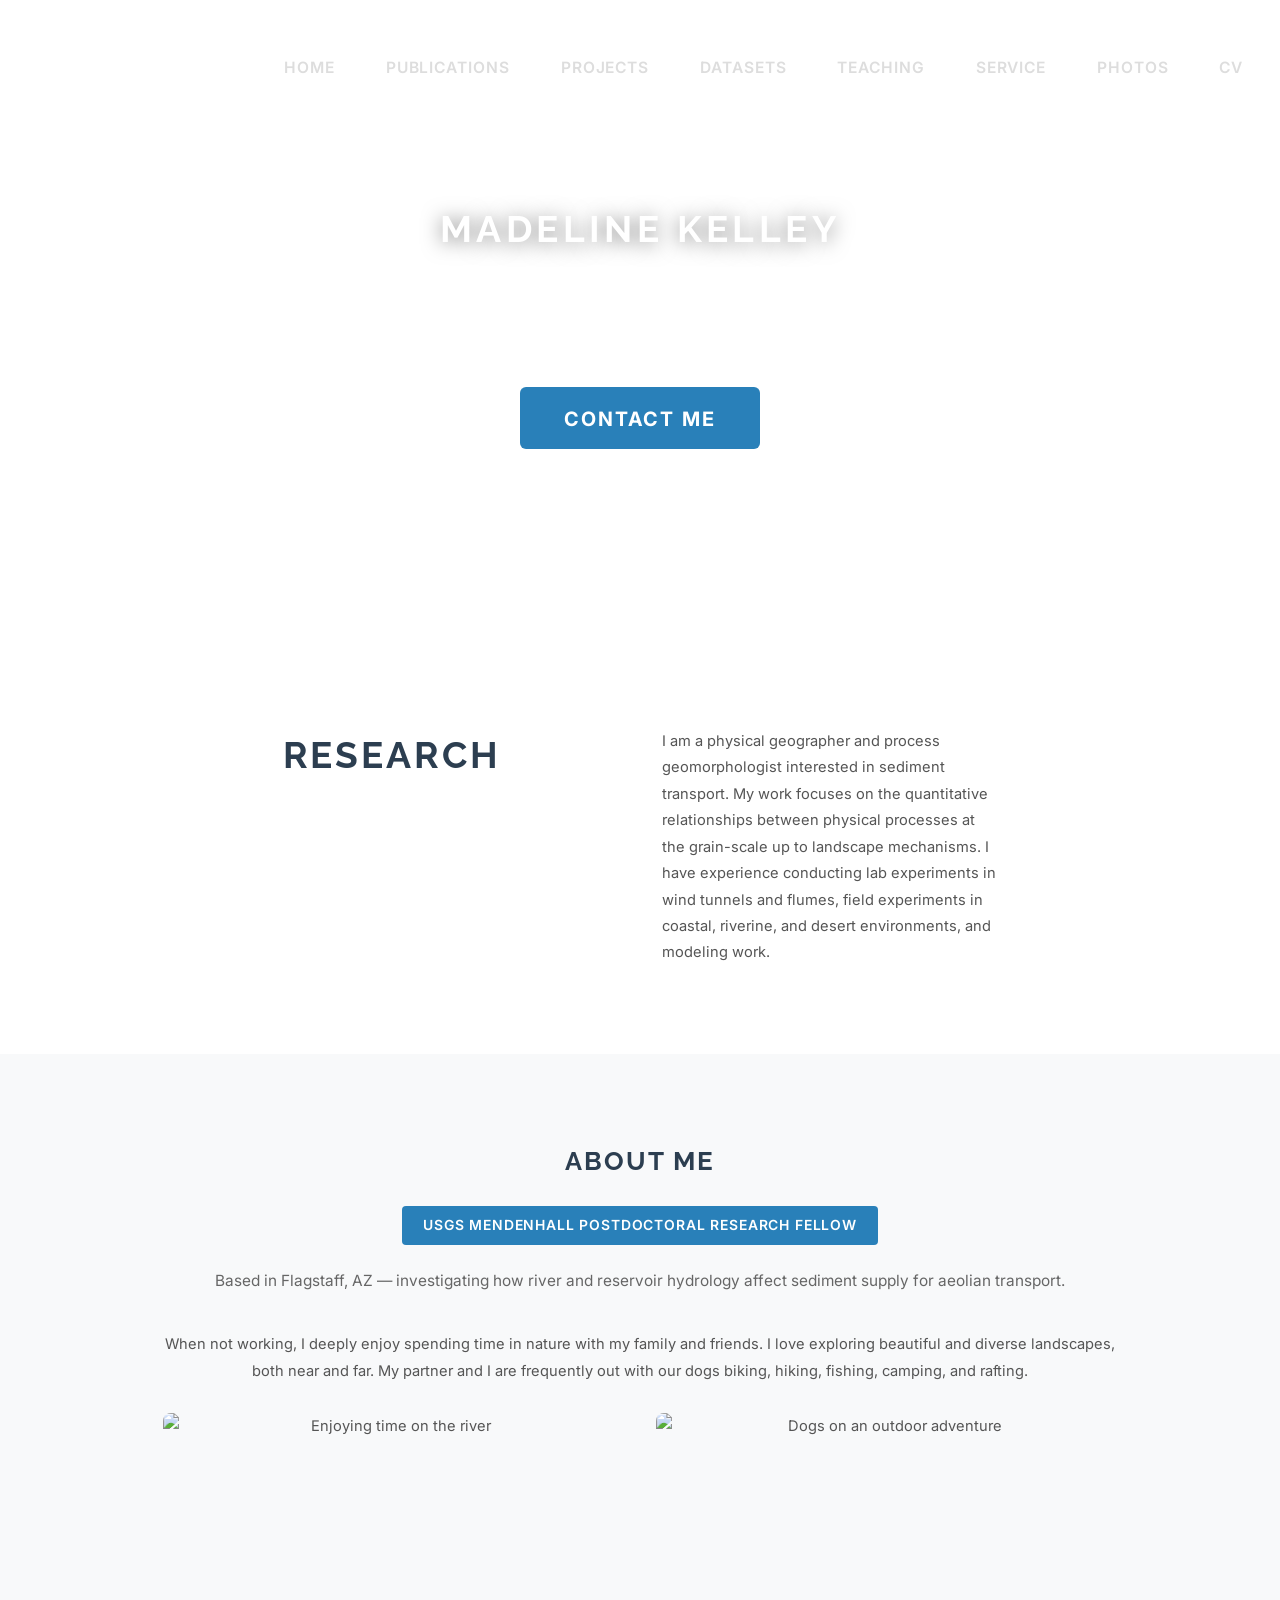
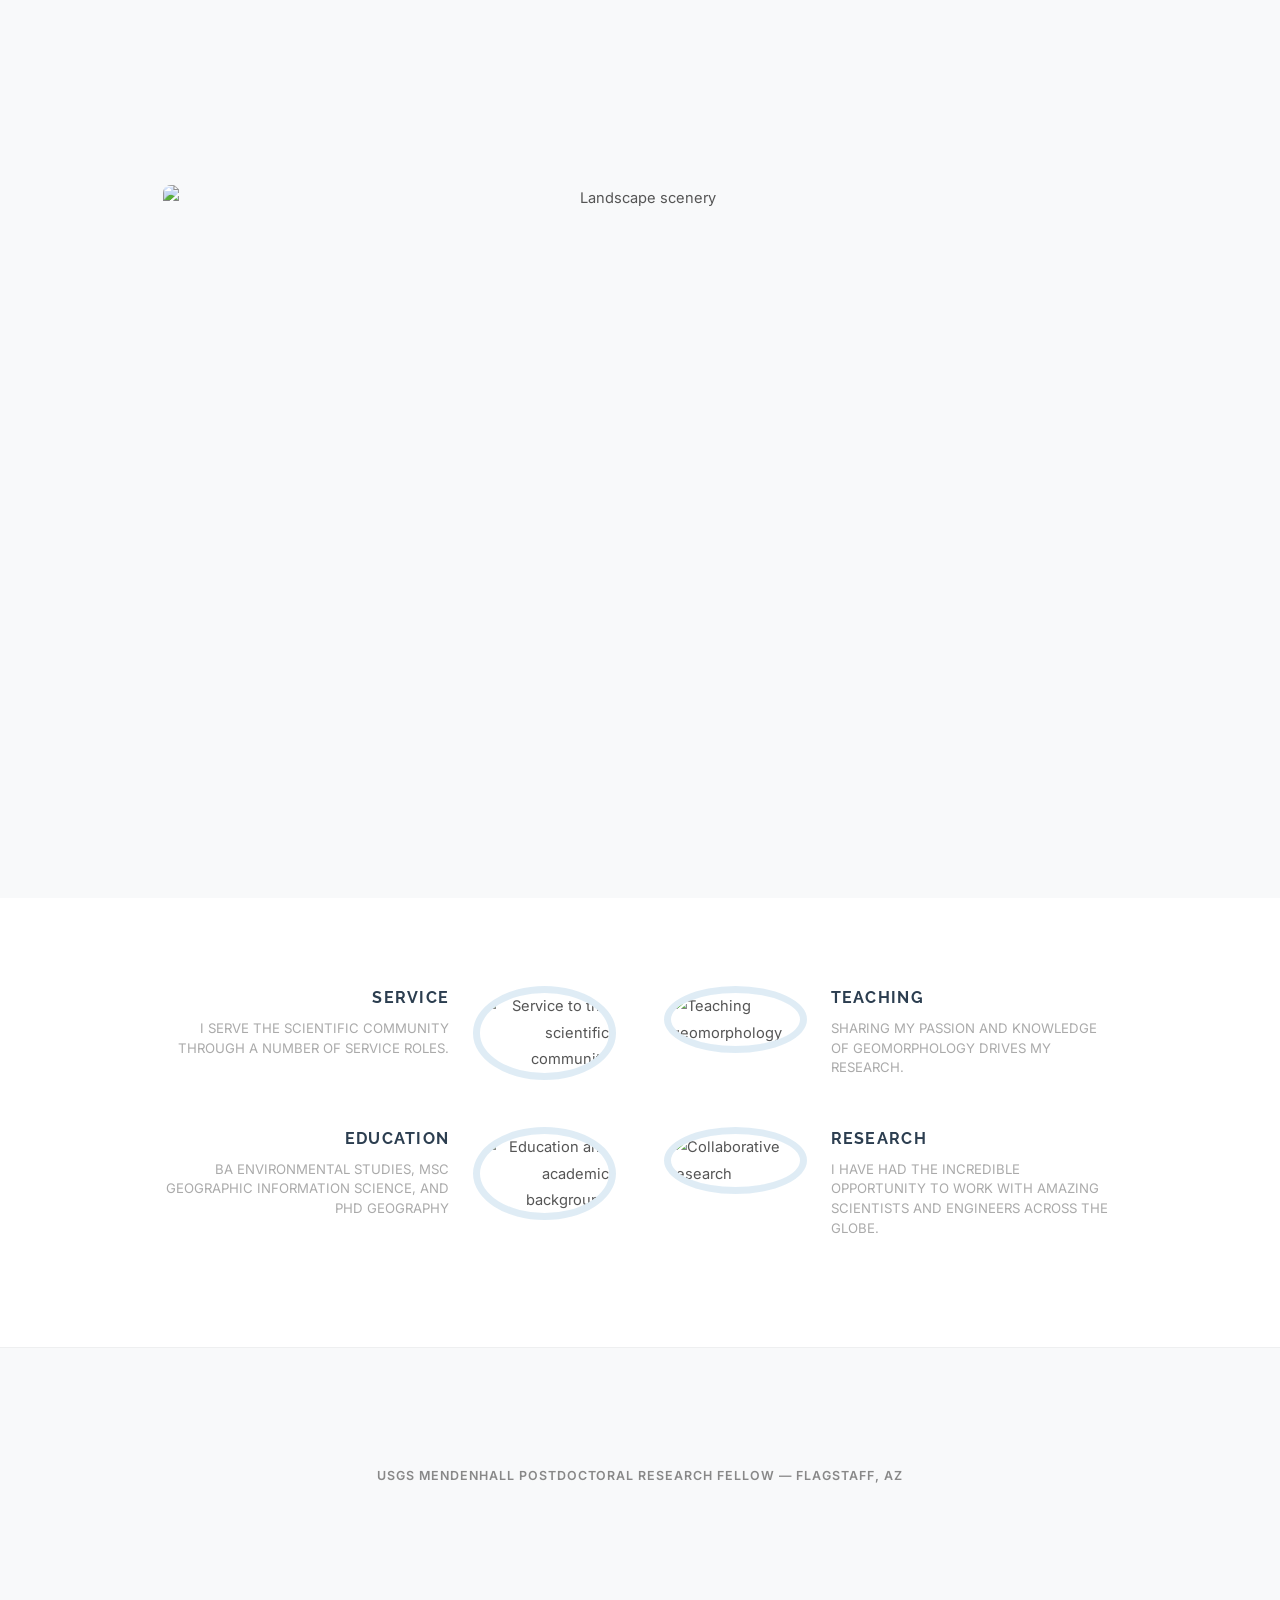
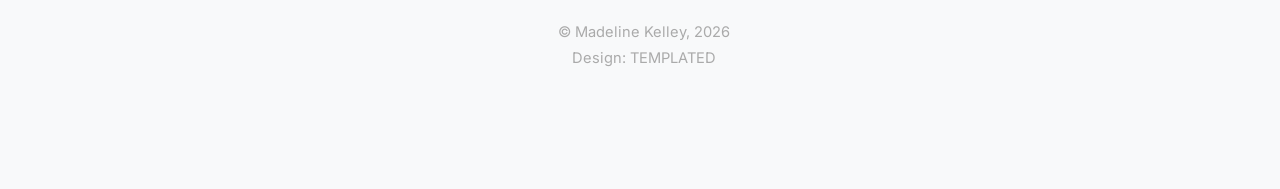
==== commit 85012a09: "Implement site improvements & accessibility" ====
--- a/index.html
+++ b/index.html
@@ -38,7 +38,8 @@
 	<!-- Banner -->
 	<section id="banner">
 		<h2>Madeline Kelley</h2>
-		<p>PROCESS GEOMORPHOLOGIST <br> INTERESTED IN FLUVIAL AND AEOLIAN SEDIMENT TRANSPORT PROCESSES AND INTERACTIONS</p>
+		<p>Process Geomorphologist</p>
+		<p class="banner-sub">Fluvial &amp; Aeolian Sediment Transport</p>
 		<ul class="actions">
 			<li><a href="mailto:kelleysandyscience@gmail.com" class="button special big">Contact Me</a></li>
 		</ul>
@@ -69,28 +70,30 @@
 			<header>
 				<h2>About Me</h2>
 			</header>
+			<div class="current-position">
+				<span class="position-badge">USGS Mendenhall Postdoctoral Research Fellow</span>
+				<p>Based in Flagstaff, AZ &mdash; investigating how river and reservoir hydrology affect sediment supply for aeolian transport.</p>
+			</div>
 			<div class="row 150%">
 				<div>
 					<p>When not working, I deeply enjoy spending time in nature with my family and friends. I love
 						exploring beautiful and diverse landscapes, both near and far. My partner and I are frequently out
 						with our dogs biking, hiking, fishing, camping, and rafting.
-						<br>
-						I am currently a Mendenhall Postdoctoral Research Fellow in Flagstaff, AZ. My research investigates how river and reservoir hydrology affect sediment supply for aeolian transport.
 					</p>
 				</div>
 				<div class="6u 12u$(xsmall)">
 					<div class="image fit captioned">
-						<img src="images/riverfun.jpg" alt="" width="575" height="390">
+						<img src="images/riverfun.jpg" alt="Enjoying time on the river" width="575" height="390">
 					</div>
 				</div>
 				<div class="6u$ 12u$(xsmall)">
 					<div class="image fit captioned">
-						<img src="images/dogs.jpg" alt="" width="573" height="390">
+						<img src="images/dogs.jpg" alt="Dogs on an outdoor adventure" width="573" height="390">
 					</div>
 				</div>
 				<div class="12u$">
 					<div class="image fit captioned">
-						<img src="images/8d80be50-3c88-4d88-a42b-e66621a3690b.JPG" alt="" width="800" height="500">
+						<img src="images/8d80be50-3c88-4d88-a42b-e66621a3690b.JPG" alt="Landscape scenery" width="800" height="500">
 					</div>
 				</div>
 			</div>
@@ -102,7 +105,7 @@
 		<div class="container">
 			<div class="feature-grid">
 				<div class="feature">
-					<div class="image rounded"><img src="images/service-bubble.jpg" alt="" width="169" height="169"></div>
+					<div class="image rounded"><img src="images/service-bubble.jpg" alt="Service to the scientific community" width="169" height="169"></div>
 					<div class="content">
 						<header>
 							<h4>Service</h4>
@@ -111,7 +114,7 @@
 					</div>
 				</div>
 				<div class="feature">
-					<div class="image rounded"><img src="images/teaching.jpg" alt="" width="169" height="169"></div>
+					<div class="image rounded"><img src="images/teaching.jpg" alt="Teaching geomorphology" width="169" height="169"></div>
 					<div class="content">
 						<header>
 							<h4>Teaching</h4>
@@ -120,7 +123,7 @@
 					</div>
 				</div>
 				<div class="feature">
-					<div class="image rounded"><img src="images/education-bubble.jpg" alt="" width="169" height="169"></div>
+					<div class="image rounded"><img src="images/education-bubble.jpg" alt="Education and academic background" width="169" height="169"></div>
 					<div class="content">
 						<header>
 							<h4>Education</h4>
@@ -129,7 +132,7 @@
 					</div>
 				</div>
 				<div class="feature">
-					<div class="image rounded"><img src="images/research.jpg" alt="" width="169" height="169"></div>
+					<div class="image rounded"><img src="images/research.jpg" alt="Collaborative research" width="169" height="169"></div>
 					<div class="content">
 						<header>
 							<h4>Research</h4>
@@ -144,12 +147,13 @@
 	<!-- Footer -->
 	<footer id="footer">
 		<div class="container">
+			<p class="footer-affiliation">USGS Mendenhall Postdoctoral Research Fellow &mdash; Flagstaff, AZ</p>
 			<ul class="icons">
 				<li><a href="https://scholar.google.com/citations?user=Pg5WG44AAAAJ&hl=en" class="icon fa-google"></a></li>
 				<li><a href="https://github.com/maddykelley" class="icon fa-github"></a></li>
 			</ul>
 			<ul class="copyright">
-				<li>&copy; Madeline Kelley, 2025</li>
+				<li>&copy; Madeline Kelley, 2026</li>
 				<li>Design: <a href="http://templated.co">TEMPLATED</a></li>
 			</ul>
 		</div>
--- a/assets/css/main.css
+++ b/assets/css/main.css
@@ -3605,4 +3605,236 @@
 	padding-left: 0;
 	list-style: none;
 	color: #555;
+}
+
+.page-banner {
+	background-image: url("images/overlay.png"), url("../../images/ripples.jpg");
+	background-position: center center;
+	background-size: cover;
+	background-attachment: fixed;
+	padding: 8em 0 3em 0;
+	text-align: center;
+}
+
+.page-banner h2 {
+	color: #fff;
+	font-size: 2.5em;
+	font-weight: 700;
+	letter-spacing: 0.12em;
+	text-transform: uppercase;
+	text-shadow: 0 2px 20px rgba(0, 0, 0, 0.5);
+	margin: 0;
+	position: relative;
+	display: inline-block;
+}
+
+.page-banner h2::after {
+	content: '';
+	position: absolute;
+	bottom: -0.4em;
+	left: 50%;
+	transform: translateX(-50%);
+	width: 60px;
+	height: 3px;
+	background-color: rgba(255, 255, 255, 0.6);
+	border-radius: 2px;
+}
+
+@media screen and (max-width: 980px) {
+	.page-banner {
+		padding: 6em 0 2em 0;
+	}
+	.page-banner h2 {
+		font-size: 2em;
+	}
+}
+
+@media screen and (max-width: 736px) {
+	.page-banner {
+		padding: 5em 1em 2em 1em;
+	}
+	.page-banner h2 {
+		font-size: 1.75em;
+	}
+}
+
+body.is-touch .page-banner {
+	background-attachment: scroll;
+}
+
+#banner .banner-sub {
+	color: rgba(255, 255, 255, 0.6);
+	font-size: 1.15em;
+	letter-spacing: 0.15em;
+	text-transform: uppercase;
+	margin-top: -0.5em;
+	margin-bottom: 1.75em;
+	font-weight: 300;
+}
+
+.current-position {
+	margin-bottom: 2.5em;
+	text-align: center;
+}
+
+.position-badge {
+	display: inline-block;
+	background: #2980b9;
+	color: #fff;
+	padding: 0.5em 1.5em;
+	border-radius: 4px;
+	font-size: 0.95em;
+	font-weight: 600;
+	letter-spacing: 0.06em;
+	text-transform: uppercase;
+	margin-bottom: 0.75em;
+}
+
+.current-position p {
+	color: #666;
+	font-size: 1.05em;
+	margin-top: 0.75em;
+}
+
+.footer-affiliation {
+	font-size: 0.85em;
+	letter-spacing: 0.08em;
+	text-transform: uppercase;
+	color: #888;
+	margin-bottom: 1.5em;
+	font-weight: 600;
+}
+
+.pub-submitted {
+	background: rgba(41, 128, 185, 0.04);
+	border-left: 3px solid #2980b9;
+	padding-left: 1.25em;
+	border-radius: 0 4px 4px 0;
+}
+
+.pub-status {
+	display: inline-block;
+	background: #e8a838;
+	color: #fff;
+	font-size: 0.75em;
+	font-weight: 700;
+	letter-spacing: 0.08em;
+	text-transform: uppercase;
+	padding: 0.2em 0.75em;
+	border-radius: 3px;
+	margin-bottom: 0.5em;
+}
+
+.project-images {
+	margin: 1.5em 0 2.5em 0;
+	display: flex;
+	gap: 1em;
+	flex-wrap: wrap;
+}
+
+.project-images .image.under {
+	flex: 1;
+	min-width: 250px;
+	max-width: 100%;
+}
+
+.project-images .image.under img {
+	width: 100%;
+	height: auto;
+}
+
+@media screen and (max-width: 736px) {
+	.project-images {
+		flex-direction: column;
+	}
+	.project-images .image.under {
+		min-width: 100%;
+	}
+}
+
+.dataset-figure {
+	margin: 1.5em 0;
+	text-align: center;
+}
+
+.dataset-figure .image.under img {
+	max-width: 100%;
+}
+
+.figure-caption {
+	color: #888;
+	font-size: 0.85em;
+	font-style: italic;
+	margin-top: 0.5em;
+	letter-spacing: 0.02em;
+}
+
+.lightbox {
+	display: none;
+	position: fixed;
+	top: 0;
+	left: 0;
+	width: 100%;
+	height: 100%;
+	background: rgba(0, 0, 0, 0.92);
+	z-index: 99999;
+	justify-content: center;
+	align-items: center;
+}
+
+.lightbox.active {
+	display: flex;
+}
+
+.lightbox img {
+	max-width: 90%;
+	max-height: 90vh;
+	object-fit: contain;
+	border-radius: 4px;
+	box-shadow: 0 8px 40px rgba(0, 0, 0, 0.5);
+}
+
+.lightbox-close {
+	position: absolute;
+	top: 1em;
+	right: 1.5em;
+	color: #fff;
+	font-size: 2.5em;
+	cursor: pointer;
+	line-height: 1;
+	transition: opacity 0.2s ease;
+	z-index: 100000;
+}
+
+.lightbox-close:hover {
+	opacity: 0.7;
+}
+
+.lightbox-nav {
+	position: absolute;
+	top: 50%;
+	transform: translateY(-50%);
+	color: #fff;
+	font-size: 2.5em;
+	cursor: pointer;
+	padding: 0.5em;
+	transition: opacity 0.2s ease;
+	user-select: none;
+	z-index: 100000;
+}
+
+.lightbox-nav:hover {
+	opacity: 0.7;
+}
+
+.lightbox-prev {
+	left: 1em;
+}
+
+.lightbox-next {
+	right: 1em;
+}
+
+.photo-grid .photo-item {
+	cursor: pointer;
 }
